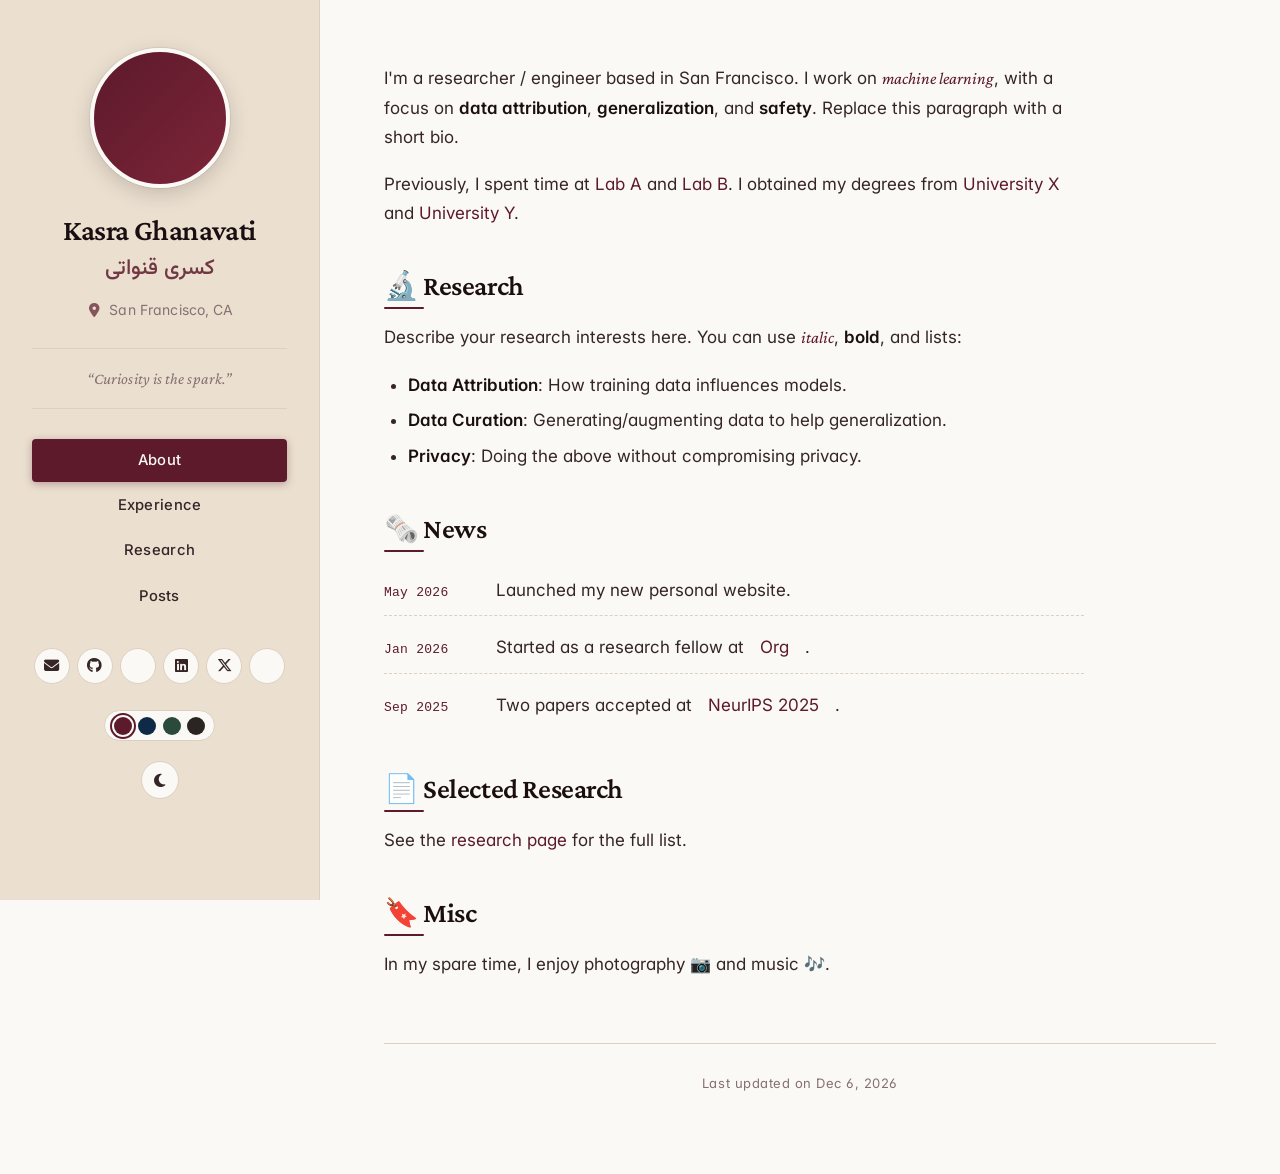
==== index.html @ c5b0aecb "Deepen burgundy, add Oxford/Forest/Charcoal palettes with live picker" ====
<!DOCTYPE html>
<html lang="en">
<head>
  <meta charset="utf-8" />
  <meta name="viewport" content="width=device-width, initial-scale=1" />
  <title>About | Kasra Ghanavati</title>
  <meta name="description" content="Personal academic website of Kasra Ghanavati." />
  <link rel="icon" type="image/png" href="assets/img/favicon.png" />

  <link rel="preconnect" href="https://fonts.googleapis.com" />
  <link rel="preconnect" href="https://fonts.gstatic.com" crossorigin />
  <link rel="stylesheet" href="https://fonts.googleapis.com/css2?family=Crimson+Pro:ital,wght@0,400;0,500;0,600;0,700;1,400;1,500;1,600&family=Inter:wght@300;400;500;600;700&family=Vazirmatn:wght@400;500;600&display=swap" />
  <link rel="stylesheet" href="https://cdnjs.cloudflare.com/ajax/libs/font-awesome/6.5.1/css/all.min.css" crossorigin="anonymous" referrerpolicy="no-referrer" />
  <link rel="stylesheet" href="https://cdnjs.cloudflare.com/ajax/libs/academicons/1.9.4/css/academicons.min.css" crossorigin="anonymous" referrerpolicy="no-referrer" />
  <link rel="stylesheet" href="assets/css/style.css" />
</head>
<body>
  <div class="layout-grid">
    <!-- SIDEBAR -->
    <aside class="sidebar">
      <div class="sidebar-inner">
        <div class="avatar">
          <img src="assets/img/avatar.png" alt="Kasra Ghanavati" onerror="this.style.display='none'" />
        </div>
        <h1 class="name">Kasra&nbsp;Ghanavati</h1>
        <p class="name-alt">کسری قنواتی</p>

        <p class="location">
          <i class="fas fa-map-marker-alt fa-fw"></i>
          San Francisco, CA
        </p>

        <p class="quote">&ldquo;Curiosity is the spark.&rdquo;</p>

        <nav class="nav">
          <a href="index.html" class="nav-link active">About</a>
          <a href="experience.html" class="nav-link">Experience</a>
          <a href="research.html" class="nav-link">Research</a>
          <a href="posts.html" class="nav-link">Posts</a>
        </nav>

        <div class="contact-block">
          <a class="contact-item" href="contact.html" title="Contact"><i class="fas fa-envelope"></i></a>
          <a class="contact-item" href="https://github.com/yourname" title="GitHub" target="_blank" rel="noopener"><i class="fab fa-github"></i></a>
          <a class="contact-item" href="https://scholar.google.com/" title="Google Scholar" target="_blank" rel="noopener"><i class="ai ai-google-scholar"></i></a>
          <a class="contact-item" href="https://www.linkedin.com/in/yourname" title="LinkedIn" target="_blank" rel="noopener"><i class="fab fa-linkedin"></i></a>
          <a class="contact-item" href="https://twitter.com/yourname" title="X / Twitter" target="_blank" rel="noopener"><i class="fab fa-x-twitter"></i></a>
          <a class="contact-item" href="assets/cv.pdf" title="CV" target="_blank" rel="noopener"><i class="ai ai-cv"></i></a>
        </div>

        <div class="palette-picker" role="group" aria-label="Color palette">
          <button class="palette-swatch" data-palette="burgundy" aria-label="Burgundy"></button>
          <button class="palette-swatch" data-palette="oxford" aria-label="Oxford blue"></button>
          <button class="palette-swatch" data-palette="forest" aria-label="Forest green"></button>
          <button class="palette-swatch" data-palette="charcoal" aria-label="Charcoal"></button>
        </div>

        <button id="theme-toggle" class="theme-toggle" aria-label="Toggle dark mode">
          <i class="fas fa-moon"></i>
        </button>
      </div>
    </aside>

    <!-- MAIN -->
    <main class="main">
      <section class="prose">
        <p>
          I'm a researcher / engineer based in San Francisco. I work on
          <em>machine learning</em>, with a focus on
          <strong>data attribution</strong>, <strong>generalization</strong>, and
          <strong>safety</strong>. Replace this paragraph with a short bio.
        </p>

        <p>
          Previously, I spent time at <a href="#">Lab A</a> and <a href="#">Lab B</a>.
          I obtained my degrees from <a href="#">University X</a> and
          <a href="#">University Y</a>.
        </p>

        <h2>🔬 Research</h2>
        <p>
          Describe your research interests here. You can use <em>italic</em>,
          <strong>bold</strong>, and lists:
        </p>
        <ul>
          <li><strong>Data Attribution</strong>: How training data influences models.</li>
          <li><strong>Data Curation</strong>: Generating/augmenting data to help generalization.</li>
          <li><strong>Privacy</strong>: Doing the above without compromising privacy.</li>
        </ul>

        <h2>🗞️ News</h2>
        <ul class="news-list">
          <li><span class="news-date">May 2026</span> Launched my new personal website.</li>
          <li><span class="news-date">Jan 2026</span> Started as a research fellow at <a href="#">Org</a>.</li>
          <li><span class="news-date">Sep 2025</span> Two papers accepted at <a href="#">NeurIPS 2025</a>.</li>
        </ul>

        <h2>📄 Selected Research</h2>
        <p>See the <a href="research.html">research page</a> for the full list.</p>

        <h2>🔖 Misc</h2>
        <p>In my spare time, I enjoy photography 📷 and music 🎶.</p>
      </section>

      <footer class="footer">Last updated on <span id="last-updated">May 2026</span></footer>
    </main>
  </div>

  <script src="assets/js/main.js"></script>
</body>
</html>
---- assets/css/style.css ----
/* ============================================================
   Theme tokens — four palettes × light/dark
   Default palette is "burgundy". Override with data-palette on <html>.
   ============================================================ */
:root,
:root[data-palette="burgundy"] {
  --font-sans: "Inter", -apple-system, BlinkMacSystemFont, "Segoe UI", Arial,
    Helvetica, "PingFang SC", "Hiragino Sans GB", "Microsoft YaHei", sans-serif;
  --font-serif: "Crimson Pro", "Source Serif Pro", "Georgia", "Times New Roman",
    serif;
  --font-mono: SFMono-Regular, Menlo, Monaco, Consolas, "Liberation Mono",
    "Courier New", monospace;
  --font-persian: "Vazirmatn", "Geeza Pro", "Iranian Sans", Tahoma,
    var(--font-sans);

  /* Burgundy — deeper, less pink */
  --color-primary: #5c1a2b;
  --color-primary-hover: #7d2438;
  --color-primary-soft: #efe4e6;
  --color-accent: #a88643;

  --color-text: #352528;
  --color-heading: #1a0e10;
  --color-muted: #857072;
  --color-link: var(--color-primary);

  --color-bg: #fbf9f5;
  --color-bg-soft: #f2ebe0;
  --color-sidebar-bg: #ebe0d0;
  --color-border: #ddd0c0;
  --color-border-soft: #e8ddcc;

  /* Tag palette (shared across color palettes — semantic) */
  --tag-magenta: #9b2f60;     --tag-magenta-bg: #fcf1f5;
  --tag-red: #b83232;         --tag-red-bg: #fcf3f1;
  --tag-volcano: #c5532a;     --tag-volcano-bg: #fdf2eb;
  --tag-orange: #c57438;      --tag-orange-bg: #fdf6ee;
  --tag-gold: #a88643;        --tag-gold-bg: #fcf6ec;
  --tag-lime: #7a8b3f;        --tag-lime-bg: #f7faec;
  --tag-green: #5e8b47;       --tag-green-bg: #f4f8ee;
  --tag-cyan: #4a8b8e;        --tag-cyan-bg: #eff6f6;
  --tag-blue: #4471a8;        --tag-blue-bg: #f0f4f8;
  --tag-geekblue: #5564a8;    --tag-geekblue-bg: #f1f2f8;
  --tag-purple: #6b4a8a;      --tag-purple-bg: #f4f0f8;

  --radius-base: 4px;
  --radius-card: 8px;
  --radius-pill: 999px;

  --shadow-card: 0 1px 2px color-mix(in srgb, var(--color-heading) 6%, transparent),
                 0 1px 1px color-mix(in srgb, var(--color-heading) 4%, transparent);
  --shadow-card-hover: 0 12px 32px color-mix(in srgb, var(--color-heading) 10%, transparent),
                       0 4px 8px color-mix(in srgb, var(--color-heading) 6%, transparent);

  --transition: 0.25s cubic-bezier(0.4, 0, 0.2, 1);
  --transition-slow: 0.4s cubic-bezier(0.4, 0, 0.2, 1);
}

/* Oxford Blue + warm cream */
:root[data-palette="oxford"] {
  --color-primary: #0f2a47;
  --color-primary-hover: #1e4470;
  --color-primary-soft: #e2e8f0;
  --color-accent: #b8895c;

  --color-text: #1f2937;
  --color-heading: #0f172a;
  --color-muted: #6b7588;
  --color-link: var(--color-primary);

  --color-bg: #fbf9f5;
  --color-bg-soft: #f0ebe0;
  --color-sidebar-bg: #e9e2d2;
  --color-border: #dcd3c2;
  --color-border-soft: #e8e0d0;
}

/* Forest Green + ivory */
:root[data-palette="forest"] {
  --color-primary: #2a4a3a;
  --color-primary-hover: #3d6655;
  --color-primary-soft: #e3eee8;
  --color-accent: #a88643;

  --color-text: #2d3a33;
  --color-heading: #13231b;
  --color-muted: #6f7c75;
  --color-link: var(--color-primary);

  --color-bg: #fafaf5;
  --color-bg-soft: #edece0;
  --color-sidebar-bg: #e5e5d5;
  --color-border: #d6d5c5;
  --color-border-soft: #e1e0d2;
}

/* Charcoal + amber (monochrome with single accent) */
:root[data-palette="charcoal"] {
  --color-primary: #2a2520;
  --color-primary-hover: #48402f;
  --color-primary-soft: #e8e5dd;
  --color-accent: #8b6f37;

  --color-text: #2a2520;
  --color-heading: #16110d;
  --color-muted: #7c7064;
  --color-link: var(--color-accent);

  --color-bg: #f8f6f1;
  --color-bg-soft: #edeae0;
  --color-sidebar-bg: #e5e1d5;
  --color-border: #d5d0c2;
  --color-border-soft: #ddd6c8;
}

/* ===== Dark mode ===== */
:root[data-theme="dark"],
:root[data-theme="dark"][data-palette="burgundy"] {
  --color-primary: #c56a85;
  --color-primary-hover: #d88aa0;
  --color-primary-soft: #3a1e2a;
  --color-accent: #d6b080;

  --color-text: #d6cdca;
  --color-heading: #f0e5e2;
  --color-muted: #968685;
  --color-link: var(--color-primary);

  --color-bg: #181410;
  --color-bg-soft: #221c18;
  --color-sidebar-bg: #1f1814;
  --color-border: #3a302a;
  --color-border-soft: #2d2622;
}

:root[data-theme="dark"][data-palette="oxford"] {
  --color-primary: #7aaedd;
  --color-primary-hover: #99c2e8;
  --color-primary-soft: #1e3349;
  --color-accent: #d6b080;
  --color-link: var(--color-primary);
}

:root[data-theme="dark"][data-palette="forest"] {
  --color-primary: #7dab94;
  --color-primary-hover: #9bc4af;
  --color-primary-soft: #1f3329;
  --color-accent: #d6b080;
  --color-link: var(--color-primary);
}

:root[data-theme="dark"][data-palette="charcoal"] {
  --color-primary: #d6cdc0;
  --color-primary-hover: #ebe2d5;
  --color-primary-soft: #2d2823;
  --color-accent: #e5c57e;
  --color-link: var(--color-accent);
}

/* ============================================================
   Reset + base
   ============================================================ */
*, *::before, *::after { box-sizing: border-box; margin: 0; padding: 0; }

html { scroll-behavior: smooth; }

html, body {
  font-family: var(--font-sans);
  font-size: 16px;
  line-height: 1.7;
  background: var(--color-bg);
  color: var(--color-text);
  font-feature-settings: "kern" 1, "liga" 1, "calt" 1, "ss01" 1, "cv11" 1;
  -webkit-font-smoothing: antialiased;
  -moz-osx-font-smoothing: grayscale;
  transition: background var(--transition), color var(--transition);
}

::selection { background: var(--color-primary); color: var(--color-bg); }

h1, h2, h3, h4, h5 {
  font-family: var(--font-serif);
  color: var(--color-heading);
  font-weight: 600;
  letter-spacing: -0.015em;
  line-height: 1.25;
}

p { margin: 0; }

a {
  color: var(--color-link);
  text-decoration: none;
  background-image: linear-gradient(currentColor, currentColor);
  background-size: 0% 1px;
  background-position: 0 100%;
  background-repeat: no-repeat;
  transition: background-size var(--transition), color var(--transition);
  padding-bottom: 1px;
}
a:hover { background-size: 100% 1px; color: var(--color-primary-hover); }

em {
  color: var(--color-primary);
  font-style: italic;
  font-family: var(--font-serif);
}
strong { color: var(--color-heading); font-weight: 600; }

hr {
  border: 0;
  border-top: 1px solid var(--color-border);
  margin: 2rem 0;
}

/* ============================================================
   Layout
   ============================================================ */
.layout-grid {
  display: grid;
  grid-template-columns: 320px 1fr;
  min-height: 100vh;
}

.sidebar {
  background: var(--color-sidebar-bg);
  border-right: 1px solid var(--color-border);
  position: sticky;
  top: 0;
  height: 100vh;
  overflow-y: auto;
}

.sidebar::-webkit-scrollbar { width: 6px; }
.sidebar::-webkit-scrollbar-thumb {
  background: var(--color-border);
  border-radius: 3px;
}
.sidebar::-webkit-scrollbar-track { background: transparent; }

.sidebar-inner {
  padding: 3rem 2rem;
  display: flex;
  flex-direction: column;
  align-items: center;
  text-align: center;
  gap: 0.65rem;
}

.main {
  padding: 4rem 4rem 5rem;
  max-width: 980px;
  width: 100%;
}

/* ============================================================
   Sidebar elements
   ============================================================ */
.avatar {
  width: 140px;
  height: 140px;
  border-radius: 50%;
  overflow: hidden;
  background: linear-gradient(135deg, var(--color-primary), var(--color-primary-hover));
  display: flex;
  align-items: center;
  justify-content: center;
  color: var(--color-bg);
  font-size: 2.5rem;
  margin-bottom: 0.75rem;
  border: 4px solid var(--color-bg);
  box-shadow: 0 6px 20px color-mix(in srgb, var(--color-heading) 18%, transparent),
              0 0 0 1px var(--color-border);
  transition: transform var(--transition-slow);
}
.avatar:hover { transform: scale(1.03); }
.avatar img { width: 100%; height: 100%; object-fit: cover; }

.name {
  font-family: var(--font-serif);
  font-size: 1.85rem;
  font-weight: 600;
  color: var(--color-heading);
  letter-spacing: -0.02em;
  line-height: 1.1;
  margin-top: 0.25rem;
}

.name-alt {
  font-family: var(--font-persian);
  font-size: 1.35rem;
  color: var(--color-primary);
  opacity: 0.85;
  font-weight: 500;
  line-height: 1.2;
  direction: rtl;
  unicode-bidi: isolate;
  margin-bottom: 0.25rem;
}

.location {
  font-size: 0.875rem;
  color: var(--color-muted);
  display: flex;
  align-items: center;
  gap: 0.4rem;
  letter-spacing: 0.01em;
}
.location i { color: var(--color-primary); opacity: 0.7; }

.quote {
  font-family: var(--font-serif);
  font-style: italic;
  color: var(--color-muted);
  font-size: 1rem;
  margin: 1rem 0 0.5rem;
  padding: 1rem 0;
  border-top: 1px solid var(--color-border);
  border-bottom: 1px solid var(--color-border);
  width: 100%;
  letter-spacing: 0.005em;
}

.nav {
  display: flex;
  flex-direction: column;
  width: 100%;
  margin-top: 0.75rem;
  gap: 0.15rem;
}
.nav-link {
  padding: 0.55rem 1rem;
  border-radius: var(--radius-base);
  color: var(--color-text);
  font-weight: 500;
  font-size: 0.925rem;
  letter-spacing: 0.02em;
  transition: background var(--transition), color var(--transition);
  background-image: none !important;
  padding-bottom: 0.55rem !important;
}
.nav-link:hover {
  background: var(--color-bg);
  color: var(--color-primary);
}
.nav-link.active,
.nav-link[aria-current="page"] {
  background: var(--color-primary);
  color: var(--color-bg);
  box-shadow: 0 2px 8px color-mix(in srgb, var(--color-primary) 35%, transparent);
}
.nav-link.active:hover,
.nav-link[aria-current="page"]:hover {
  color: var(--color-bg);
  background: var(--color-primary);
}

.contact-block {
  display: flex;
  flex-wrap: wrap;
  justify-content: center;
  gap: 0.45rem;
  margin-top: 1.25rem;
}
.contact-item {
  width: 36px;
  height: 36px;
  display: flex;
  align-items: center;
  justify-content: center;
  border-radius: 50%;
  background: var(--color-bg);
  color: var(--color-text);
  border: 1px solid var(--color-border);
  font-size: 0.95rem;
  transition: all var(--transition);
  background-image: none !important;
  padding: 0 !important;
}
.contact-item:hover {
  color: var(--color-bg);
  background: var(--color-primary);
  border-color: var(--color-primary);
  transform: translateY(-2px);
  box-shadow: 0 4px 12px color-mix(in srgb, var(--color-primary) 30%, transparent);
}

/* ===== Palette picker ===== */
.palette-picker {
  display: inline-flex;
  gap: 0.4rem;
  margin-top: 1rem;
  padding: 0.35rem 0.55rem;
  background: var(--color-bg);
  border: 1px solid var(--color-border);
  border-radius: var(--radius-pill);
}
.palette-swatch {
  width: 18px;
  height: 18px;
  border-radius: 50%;
  border: 0;
  cursor: pointer;
  padding: 0;
  position: relative;
  transition: transform var(--transition);
  outline: 2px solid transparent;
  outline-offset: 2px;
}
.palette-swatch:hover { transform: scale(1.15); }
.palette-swatch:focus-visible { outline-color: var(--color-primary); }
.palette-swatch.is-active {
  outline-color: var(--color-primary);
}
.palette-swatch[data-palette="burgundy"] { background: #5c1a2b; }
.palette-swatch[data-palette="oxford"]   { background: #0f2a47; }
.palette-swatch[data-palette="forest"]   { background: #2a4a3a; }
.palette-swatch[data-palette="charcoal"] { background: #2a2520; }

.theme-toggle {
  margin-top: 0.6rem;
  width: 38px;
  height: 38px;
  border-radius: 50%;
  border: 1px solid var(--color-border);
  background: var(--color-bg);
  color: var(--color-text);
  cursor: pointer;
  display: inline-flex;
  align-items: center;
  justify-content: center;
  font-size: 0.95rem;
  transition: all var(--transition);
}
.theme-toggle:hover {
  color: var(--color-primary);
  border-color: var(--color-primary);
  transform: rotate(15deg);
}

/* ============================================================
   Prose
   ============================================================ */
.prose {
  max-width: 700px;
  font-size: 1.0625rem;
}
.prose h2 {
  font-size: 1.75rem;
  margin: 2.5rem 0 1rem;
  padding-bottom: 0.25rem;
  position: relative;
}
.prose h2::after {
  content: "";
  position: absolute;
  left: 0;
  bottom: -2px;
  width: 2.5rem;
  height: 2px;
  background: var(--color-primary);
  border-radius: 1px;
}
.prose h3 {
  font-size: 1.35rem;
  margin: 1.75rem 0 0.5rem;
}
.prose > p, .prose > ul, .prose > ol { margin-bottom: 1.15rem; }
.prose ul, .prose ol { margin-left: 1.5rem; }
.prose ul li, .prose ol li { margin-bottom: 0.4rem; }

.news-list { list-style: none; margin-left: 0 !important; }
.news-list li {
  padding: 0.65rem 0;
  border-bottom: 1px dashed var(--color-border);
  display: flex;
  gap: 1rem;
  align-items: baseline;
}
.news-list li:last-child { border-bottom: none; }
.news-date {
  font-family: var(--font-mono);
  font-size: 0.8125rem;
  color: var(--color-primary);
  min-width: 6rem;
  flex-shrink: 0;
  font-weight: 500;
  letter-spacing: 0.02em;
}

/* ============================================================
   Filter panel
   ============================================================ */
.filter-panel {
  display: flex;
  align-items: flex-start;
  gap: 1.5rem;
  padding: 1.1rem 1.4rem;
  margin-bottom: 1.75rem;
  background: var(--color-bg-soft);
  border: 1px solid var(--color-border);
  border-radius: var(--radius-card);
}
.filter-label {
  font-weight: 600;
  color: var(--color-heading);
  font-size: 0.95rem;
  flex-shrink: 0;
  font-family: var(--font-serif);
  letter-spacing: -0.01em;
}
.filter-content {
  display: flex;
  flex-wrap: wrap;
  align-items: center;
  gap: 0.5rem;
}
.filter-row-label {
  font-size: 0.825rem;
  color: var(--color-muted);
  margin-right: 0.25rem;
  letter-spacing: 0.02em;
}

/* ============================================================
   Tags
   ============================================================ */
.filter-tag {
  display: inline-flex;
  align-items: center;
  padding: 0.18rem 0.65rem;
  font-size: 0.75rem;
  font-weight: 500;
  border-radius: var(--radius-base);
  border: 1px solid transparent;
  background: var(--color-bg);
  color: var(--color-text);
  cursor: pointer;
  font-family: inherit;
  transition: all var(--transition);
  line-height: 1.6;
  letter-spacing: 0.02em;
  background-image: none !important;
  padding-bottom: 0.18rem !important;
}
button.filter-tag:hover { transform: translateY(-1px); }
.filter-tag.is-active {
  box-shadow: 0 0 0 2px var(--color-primary-soft);
  transform: translateY(-1px);
}

.tag-magenta  { color: var(--tag-magenta);  background: var(--tag-magenta-bg);  border-color: var(--tag-magenta); }
.tag-red      { color: var(--tag-red);      background: var(--tag-red-bg);      border-color: var(--tag-red); }
.tag-volcano  { color: var(--tag-volcano);  background: var(--tag-volcano-bg);  border-color: var(--tag-volcano); }
.tag-orange   { color: var(--tag-orange);   background: var(--tag-orange-bg);   border-color: var(--tag-orange); }
.tag-gold     { color: var(--tag-gold);     background: var(--tag-gold-bg);     border-color: var(--tag-gold); }
.tag-lime     { color: var(--tag-lime);     background: var(--tag-lime-bg);     border-color: var(--tag-lime); }
.tag-green    { color: var(--tag-green);    background: var(--tag-green-bg);    border-color: var(--tag-green); }
.tag-cyan     { color: var(--tag-cyan);     background: var(--tag-cyan-bg);     border-color: var(--tag-cyan); }
.tag-blue     { color: var(--tag-blue);     background: var(--tag-blue-bg);     border-color: var(--tag-blue); }
.tag-geekblue { color: var(--tag-geekblue); background: var(--tag-geekblue-bg); border-color: var(--tag-geekblue); }
.tag-purple   { color: var(--tag-purple);   background: var(--tag-purple-bg);   border-color: var(--tag-purple); }

[data-theme="dark"] .filter-tag {
  background: transparent;
  filter: brightness(1.1) saturate(1.1);
}

/* ============================================================
   Publication cards
   ============================================================ */
.card-grid {
  display: flex;
  flex-direction: column;
  gap: 1.25rem;
}

.pub-card {
  display: grid;
  grid-template-columns: 170px 1fr;
  gap: 1.5rem;
  padding: 1.5rem;
  background: var(--color-bg);
  border: 1px solid var(--color-border);
  border-radius: var(--radius-card);
  box-shadow: var(--shadow-card);
  transition: box-shadow var(--transition), transform var(--transition),
              border-color var(--transition);
  position: relative;
  overflow: hidden;
}
.pub-card::before {
  content: "";
  position: absolute;
  left: 0;
  top: 0;
  bottom: 0;
  width: 3px;
  background: transparent;
  transition: background var(--transition);
}
.pub-card:hover {
  box-shadow: var(--shadow-card-hover);
  border-color: var(--color-primary);
  transform: translateY(-2px);
}
.pub-card:hover::before { background: var(--color-primary); }
.pub-card.is-hidden { display: none; }

.card-image-col { display: flex; align-items: flex-start; }
.card-image {
  width: 100%;
  aspect-ratio: 4 / 3;
  border-radius: var(--radius-base);
  overflow: hidden;
  background: var(--color-bg-soft);
  display: flex;
  align-items: center;
  justify-content: center;
}
.card-image img { width: 100%; height: 100%; object-fit: cover; }
.placeholder-img {
  color: var(--color-muted);
  font-size: 1.75rem;
  background: linear-gradient(135deg, var(--color-bg-soft), var(--color-border-soft));
}

.content-col { display: flex; flex-direction: column; gap: 0.45rem; }

.card-title {
  font-family: var(--font-serif);
  font-size: 1.25rem;
  font-weight: 600;
  color: var(--color-heading);
  line-height: 1.3;
  letter-spacing: -0.015em;
}
.card-title a {
  color: inherit;
  background: none;
  padding: 0;
}
.card-title a:hover { color: var(--color-primary); }

.authors-row {
  font-size: 0.875rem;
  color: var(--color-text);
  line-height: 1.6;
  letter-spacing: 0.005em;
}
.author-me { font-weight: 600; color: var(--color-heading); }
.author-hidden { display: none; }
.authors-ellipsis { color: var(--color-muted); }

.info-line {
  font-size: 0.85rem;
  color: var(--color-muted);
  display: flex;
  align-items: center;
  gap: 0.55rem;
  flex-wrap: wrap;
  letter-spacing: 0.015em;
}
.pub-venue {
  font-weight: 600;
  color: var(--color-primary);
  font-family: var(--font-serif);
  font-style: italic;
  font-size: 0.925rem;
}
.divider { color: var(--color-border); }
.pub-date {
  font-family: var(--font-mono);
  font-size: 0.8rem;
}

.card-tags {
  display: flex;
  flex-wrap: wrap;
  gap: 0.35rem;
  margin: 0.2rem 0;
}
.card-tags .filter-tag { cursor: default; }

.excerpt {
  font-size: 0.9375rem;
  color: var(--color-text);
  margin-top: 0.25rem;
  line-height: 1.65;
}

.card-links {
  display: flex;
  flex-wrap: wrap;
  gap: 0.4rem;
  margin-top: 0.65rem;
}
.btn-ghost {
  display: inline-flex;
  align-items: center;
  gap: 0.4rem;
  padding: 0.32rem 0.85rem;
  border-radius: var(--radius-pill);
  font-size: 0.8125rem;
  color: var(--color-text);
  background: var(--color-bg-soft);
  border: 1px solid var(--color-border);
  transition: all var(--transition);
  background-image: none !important;
  padding-bottom: 0.32rem !important;
  letter-spacing: 0.01em;
}
.btn-ghost:hover {
  color: var(--color-bg);
  background: var(--color-primary);
  border-color: var(--color-primary);
  transform: translateY(-1px);
  box-shadow: 0 4px 10px color-mix(in srgb, var(--color-primary) 25%, transparent);
}
.btn-ghost i { font-size: 0.95rem; }

/* ============================================================
   Contact form
   ============================================================ */
.contact-page { max-width: 640px; }

.contact-form {
  display: flex;
  flex-direction: column;
  gap: 1.1rem;
  margin-top: 1.25rem;
  padding: 2rem;
  background: var(--color-bg-soft);
  border: 1px solid var(--color-border);
  border-radius: var(--radius-card);
  box-shadow: var(--shadow-card);
}
.form-row { display: flex; flex-direction: column; gap: 0.4rem; }
.form-row label {
  font-size: 0.8125rem;
  font-weight: 600;
  color: var(--color-heading);
  letter-spacing: 0.04em;
  text-transform: uppercase;
}
.form-row input,
.form-row textarea {
  font: inherit;
  font-size: 0.9375rem;
  padding: 0.7rem 0.85rem;
  border: 1px solid var(--color-border);
  border-radius: var(--radius-base);
  background: var(--color-bg);
  color: var(--color-text);
  transition: border-color var(--transition), box-shadow var(--transition);
}
.form-row input:focus,
.form-row textarea:focus {
  outline: none;
  border-color: var(--color-primary);
  box-shadow: 0 0 0 3px var(--color-primary-soft);
}
.form-row textarea {
  resize: vertical;
  min-height: 8rem;
  font-family: inherit;
  line-height: 1.6;
}

.form-actions {
  display: flex;
  align-items: center;
  gap: 0.85rem;
  margin-top: 0.25rem;
}

.btn-primary {
  display: inline-flex;
  align-items: center;
  gap: 0.45rem;
  padding: 0.65rem 1.4rem;
  border-radius: var(--radius-base);
  border: 1px solid var(--color-primary);
  background: var(--color-primary);
  color: var(--color-bg);
  font-family: inherit;
  font-size: 0.9375rem;
  font-weight: 500;
  letter-spacing: 0.02em;
  cursor: pointer;
  transition: all var(--transition);
  box-shadow: 0 2px 8px color-mix(in srgb, var(--color-primary) 25%, transparent);
}
.btn-primary:hover {
  background: var(--color-primary-hover);
  border-color: var(--color-primary-hover);
  transform: translateY(-1px);
  box-shadow: 0 6px 16px color-mix(in srgb, var(--color-primary) 35%, transparent);
}
.btn-primary:disabled {
  opacity: 0.6;
  cursor: not-allowed;
  transform: none;
}

.form-status {
  font-size: 0.875rem;
  color: var(--color-muted);
}
.form-status.is-success { color: var(--tag-green); }
.form-status.is-error { color: var(--tag-red); }

.form-help {
  margin-top: 1.25rem;
  font-size: 0.825rem;
  color: var(--color-muted);
  display: flex;
  align-items: center;
  gap: 0.4rem;
}
.form-help i { color: var(--color-primary); opacity: 0.7; }

/* ============================================================
   Footer
   ============================================================ */
.footer {
  margin-top: 4rem;
  padding-top: 1.75rem;
  border-top: 1px solid var(--color-border);
  font-size: 0.8125rem;
  color: var(--color-muted);
  text-align: center;
  letter-spacing: 0.04em;
}

/* ============================================================
   Responsive
   ============================================================ */
@media (max-width: 900px) {
  .layout-grid { grid-template-columns: 1fr; }
  .sidebar {
    position: relative;
    height: auto;
    border-right: none;
    border-bottom: 1px solid var(--color-border);
  }
  .sidebar-inner { padding: 2.5rem 1.5rem; }
  .main { padding: 2.5rem 1.5rem 3rem; }
  .pub-card { grid-template-columns: 1fr; }
  .card-image { aspect-ratio: 16 / 9; max-width: 100%; }
  .filter-panel { flex-direction: column; gap: 0.65rem; }
  .contact-form { padding: 1.25rem; }
  .news-list li { flex-direction: column; gap: 0.15rem; }
  .news-date { min-width: 0; }
}
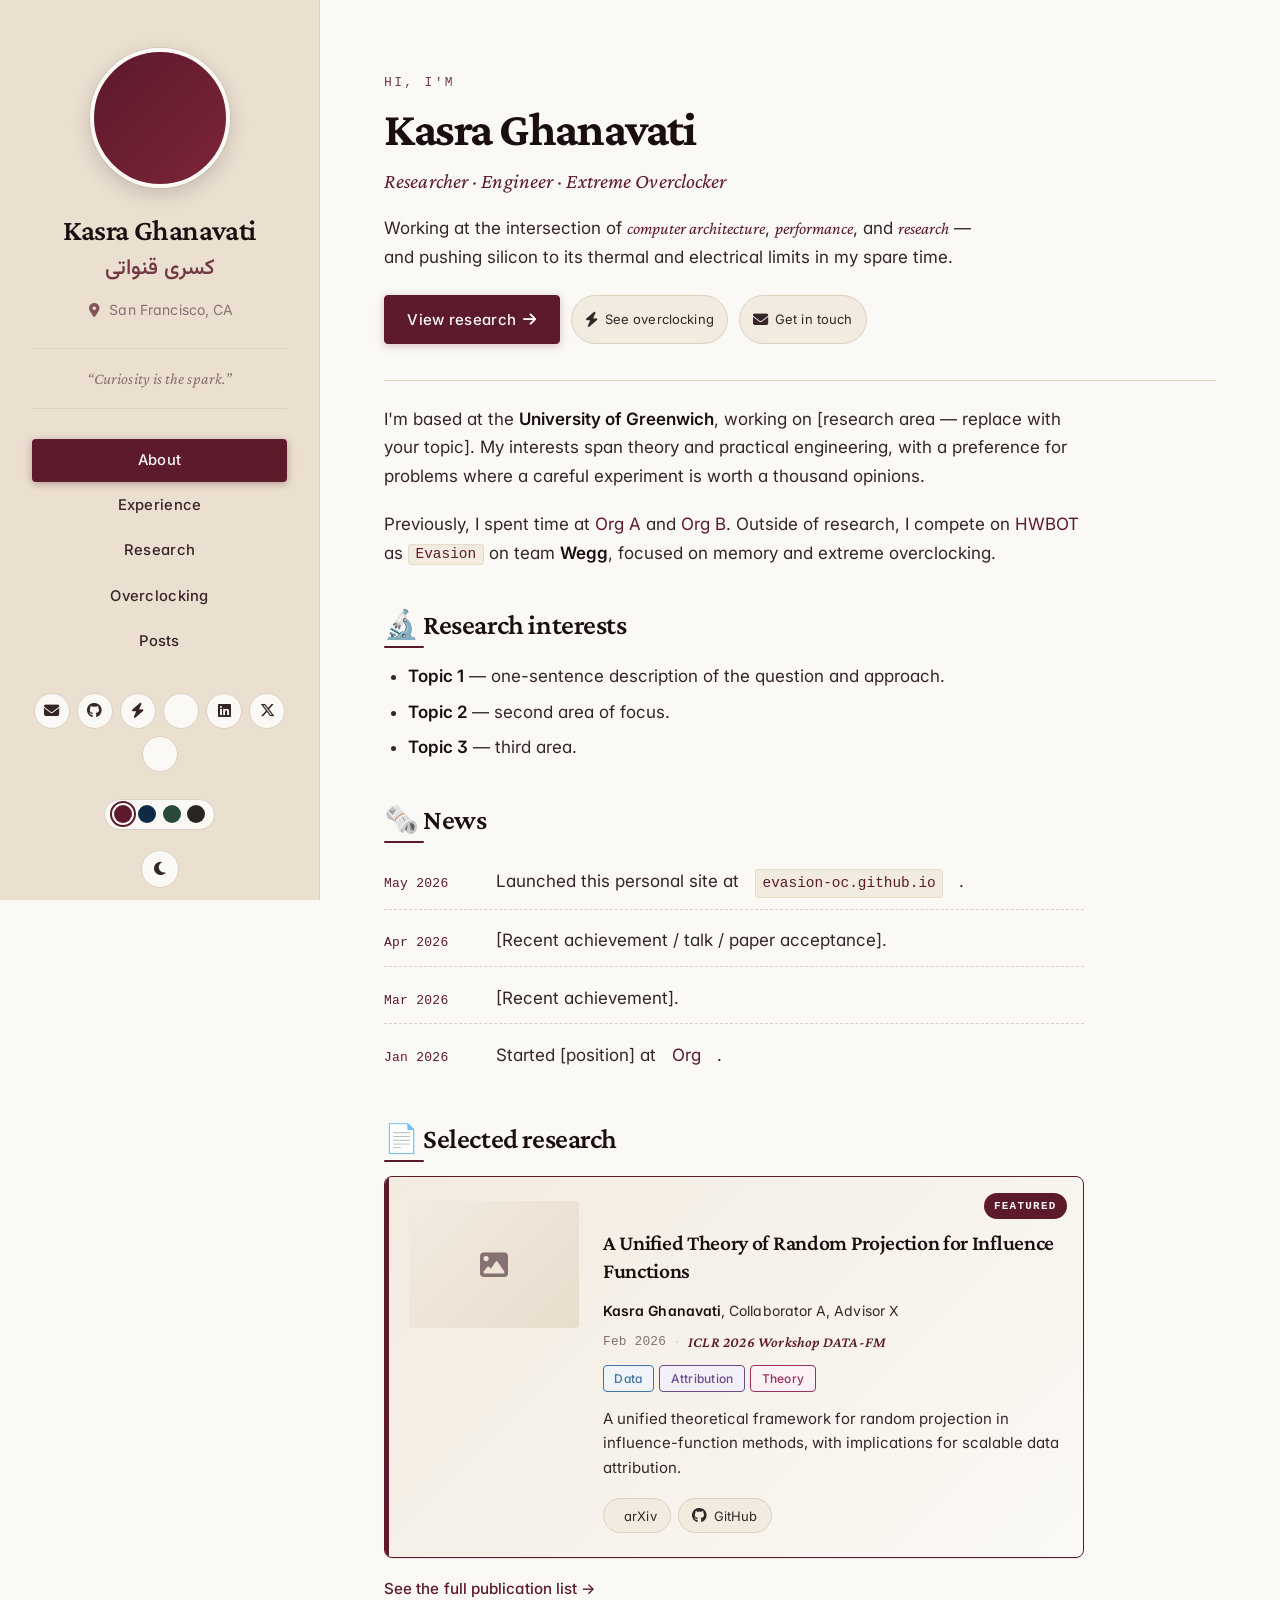
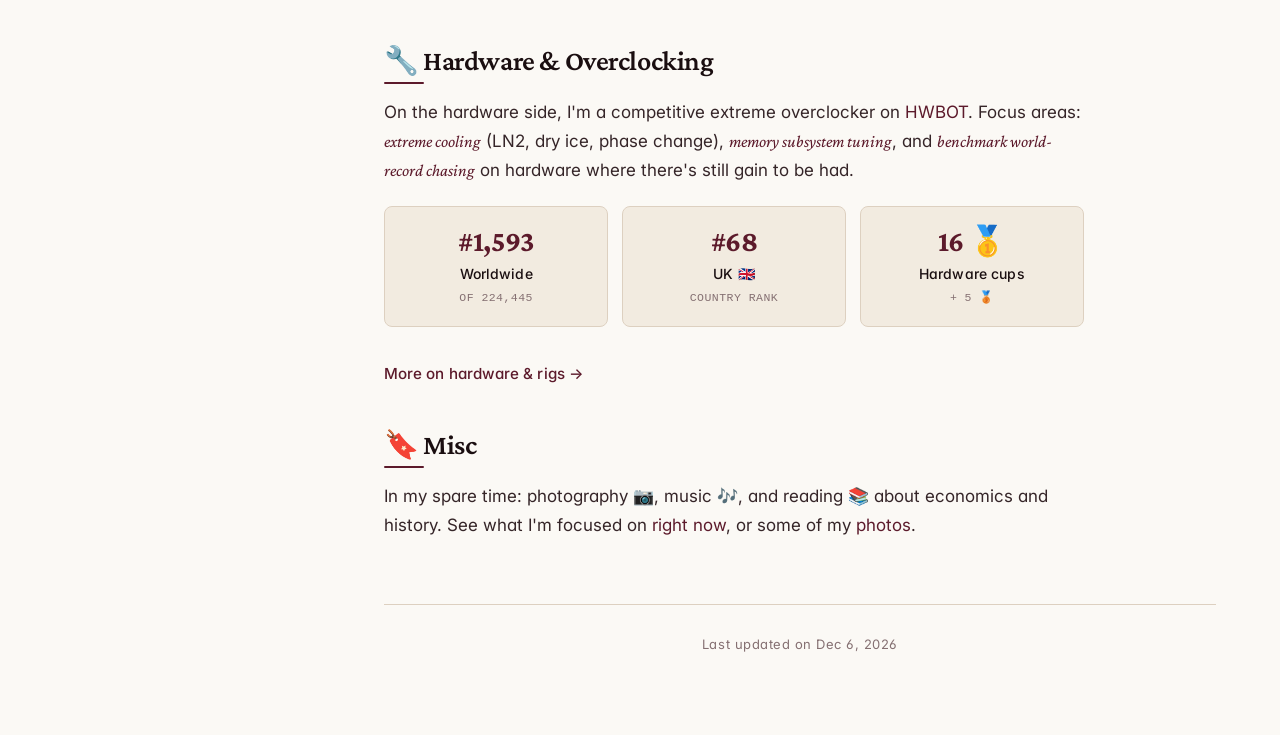
==== commit 95dafa99: "Add overclocking, CV, now, photos, 404 pages; hero blocks, year headers, BibTeX, OG meta, sitemap, f" ====
--- a/index.html
+++ b/index.html
@@ -3,9 +3,21 @@
 <head>
   <meta charset="utf-8" />
   <meta name="viewport" content="width=device-width, initial-scale=1" />
-  <title>About | Kasra Ghanavati</title>
-  <meta name="description" content="Personal academic website of Kasra Ghanavati." />
-  <link rel="icon" type="image/png" href="assets/img/favicon.png" />
+  <title>Kasra Ghanavati — Research, Engineering, Overclocking</title>
+  <meta name="description" content="Personal site of Kasra Ghanavati: research, engineering, and competitive extreme overclocking on HWBOT." />
+  <meta name="author" content="Kasra Ghanavati" />
+
+  <meta property="og:type" content="website" />
+  <meta property="og:title" content="Kasra Ghanavati — Research, Engineering, Overclocking" />
+  <meta property="og:description" content="Researcher, engineer, and competitive extreme overclocker (HWBOT: Evasion, team Wegg)." />
+  <meta property="og:url" content="https://evasion-oc.github.io/" />
+  <meta property="og:image" content="https://evasion-oc.github.io/assets/img/og-image.svg" />
+  <meta name="twitter:card" content="summary_large_image" />
+  <meta name="twitter:title" content="Kasra Ghanavati — Research, Engineering, Overclocking" />
+  <meta name="twitter:description" content="Researcher, engineer, and competitive extreme overclocker." />
+  <meta name="twitter:image" content="https://evasion-oc.github.io/assets/img/og-image.svg" />
+
+  <link rel="icon" type="image/svg+xml" href="assets/img/favicon.svg" />
 
   <link rel="preconnect" href="https://fonts.googleapis.com" />
   <link rel="preconnect" href="https://fonts.gstatic.com" crossorigin />
@@ -15,97 +27,171 @@
   <link rel="stylesheet" href="assets/css/style.css" />
 </head>
 <body>
+  <a href="#main-content" class="skip-link">Skip to content</a>
   <div class="layout-grid">
-    <!-- SIDEBAR -->
     <aside class="sidebar">
       <div class="sidebar-inner">
-        <div class="avatar">
-          <img src="assets/img/avatar.png" alt="Kasra Ghanavati" onerror="this.style.display='none'" />
-        </div>
+        <div class="avatar"><img src="assets/img/avatar.png" alt="Kasra Ghanavati" onerror="this.style.display='none'" /></div>
         <h1 class="name">Kasra&nbsp;Ghanavati</h1>
         <p class="name-alt">کسری قنواتی</p>
-
-        <p class="location">
-          <i class="fas fa-map-marker-alt fa-fw"></i>
-          San Francisco, CA
-        </p>
-
+        <p class="location"><i class="fas fa-map-marker-alt fa-fw"></i> San Francisco, CA</p>
         <p class="quote">&ldquo;Curiosity is the spark.&rdquo;</p>
-
         <nav class="nav">
-          <a href="index.html" class="nav-link active">About</a>
+          <a href="index.html" class="nav-link" aria-current="page">About</a>
           <a href="experience.html" class="nav-link">Experience</a>
           <a href="research.html" class="nav-link">Research</a>
+          <a href="overclocking.html" class="nav-link">Overclocking</a>
           <a href="posts.html" class="nav-link">Posts</a>
         </nav>
-
         <div class="contact-block">
           <a class="contact-item" href="contact.html" title="Contact"><i class="fas fa-envelope"></i></a>
-          <a class="contact-item" href="https://github.com/yourname" title="GitHub" target="_blank" rel="noopener"><i class="fab fa-github"></i></a>
+          <a class="contact-item" href="https://github.com/Evasion-OC" title="GitHub" target="_blank" rel="noopener"><i class="fab fa-github"></i></a>
+          <a class="contact-item" href="https://hwbot.org/users/evasion/" title="HWBOT" target="_blank" rel="noopener"><i class="fas fa-bolt"></i></a>
           <a class="contact-item" href="https://scholar.google.com/" title="Google Scholar" target="_blank" rel="noopener"><i class="ai ai-google-scholar"></i></a>
           <a class="contact-item" href="https://www.linkedin.com/in/yourname" title="LinkedIn" target="_blank" rel="noopener"><i class="fab fa-linkedin"></i></a>
           <a class="contact-item" href="https://twitter.com/yourname" title="X / Twitter" target="_blank" rel="noopener"><i class="fab fa-x-twitter"></i></a>
-          <a class="contact-item" href="assets/cv.pdf" title="CV" target="_blank" rel="noopener"><i class="ai ai-cv"></i></a>
+          <a class="contact-item" href="cv.html" title="CV"><i class="ai ai-cv"></i></a>
         </div>
-
         <div class="palette-picker" role="group" aria-label="Color palette">
           <button class="palette-swatch" data-palette="burgundy" aria-label="Burgundy"></button>
           <button class="palette-swatch" data-palette="oxford" aria-label="Oxford blue"></button>
           <button class="palette-swatch" data-palette="forest" aria-label="Forest green"></button>
           <button class="palette-swatch" data-palette="charcoal" aria-label="Charcoal"></button>
         </div>
-
-        <button id="theme-toggle" class="theme-toggle" aria-label="Toggle dark mode">
-          <i class="fas fa-moon"></i>
-        </button>
+        <button id="theme-toggle" class="theme-toggle" aria-label="Toggle dark mode"><i class="fas fa-moon"></i></button>
       </div>
     </aside>
 
-    <!-- MAIN -->
-    <main class="main">
+    <main class="main" id="main-content">
+      <section class="hero">
+        <p class="eyebrow">Hi, I'm</p>
+        <h1 class="hero-name">Kasra Ghanavati</h1>
+        <p class="hero-role">Researcher · Engineer · Extreme Overclocker</p>
+        <p class="hero-tagline">
+          Working at the intersection of <em>computer architecture</em>,
+          <em>performance</em>, and <em>research</em> &mdash; and pushing silicon
+          to its thermal and electrical limits in my spare time.
+        </p>
+        <div class="hero-cta">
+          <a href="research.html" class="btn-primary">View research <i class="fas fa-arrow-right"></i></a>
+          <a href="overclocking.html" class="btn-ghost"><i class="fas fa-bolt"></i> See overclocking</a>
+          <a href="contact.html" class="btn-ghost"><i class="fas fa-envelope"></i> Get in touch</a>
+        </div>
+      </section>
+
       <section class="prose">
         <p>
-          I'm a researcher / engineer based in San Francisco. I work on
-          <em>machine learning</em>, with a focus on
-          <strong>data attribution</strong>, <strong>generalization</strong>, and
-          <strong>safety</strong>. Replace this paragraph with a short bio.
+          I'm based at the <strong>University of Greenwich</strong>, working on
+          [research area &mdash; replace with your topic]. My interests span
+          theory and practical engineering, with a preference for problems where
+          a careful experiment is worth a thousand opinions.
+        </p>
+        <p>
+          Previously, I spent time at <a href="#">Org A</a> and <a href="#">Org B</a>.
+          Outside of research, I compete on
+          <a href="https://hwbot.org/users/evasion/" target="_blank" rel="noopener">HWBOT</a>
+          as <code>Evasion</code> on team <strong>Wegg</strong>, focused on
+          memory and extreme overclocking.
         </p>
 
-        <p>
-          Previously, I spent time at <a href="#">Lab A</a> and <a href="#">Lab B</a>.
-          I obtained my degrees from <a href="#">University X</a> and
-          <a href="#">University Y</a>.
-        </p>
-
-        <h2>🔬 Research</h2>
-        <p>
-          Describe your research interests here. You can use <em>italic</em>,
-          <strong>bold</strong>, and lists:
-        </p>
+        <h2>🔬 Research interests</h2>
         <ul>
-          <li><strong>Data Attribution</strong>: How training data influences models.</li>
-          <li><strong>Data Curation</strong>: Generating/augmenting data to help generalization.</li>
-          <li><strong>Privacy</strong>: Doing the above without compromising privacy.</li>
+          <li><strong>Topic 1</strong> &mdash; one-sentence description of the question and approach.</li>
+          <li><strong>Topic 2</strong> &mdash; second area of focus.</li>
+          <li><strong>Topic 3</strong> &mdash; third area.</li>
         </ul>
 
         <h2>🗞️ News</h2>
         <ul class="news-list">
-          <li><span class="news-date">May 2026</span> Launched my new personal website.</li>
-          <li><span class="news-date">Jan 2026</span> Started as a research fellow at <a href="#">Org</a>.</li>
-          <li><span class="news-date">Sep 2025</span> Two papers accepted at <a href="#">NeurIPS 2025</a>.</li>
+          <li><span class="news-date">May 2026</span>Launched this personal site at <code>evasion-oc.github.io</code>.</li>
+          <li><span class="news-date">Apr 2026</span>[Recent achievement / talk / paper acceptance].</li>
+          <li><span class="news-date">Mar 2026</span>[Recent achievement].</li>
+          <li><span class="news-date">Jan 2026</span>Started [position] at <a href="#">Org</a>.</li>
         </ul>
 
-        <h2>📄 Selected Research</h2>
-        <p>See the <a href="research.html">research page</a> for the full list.</p>
+        <h2>📄 Selected research</h2>
+        <section class="card-grid">
+          <article class="pub-card pub-card-featured fade-in">
+            <span class="featured-badge">Featured</span>
+            <div class="card-image-col">
+              <div class="card-image placeholder-img" aria-hidden="true">
+                <i class="fas fa-image"></i>
+              </div>
+            </div>
+            <div class="content-col">
+              <h3 class="card-title">A Unified Theory of Random Projection for Influence Functions</h3>
+              <p class="authors-row">
+                <span class="author author-me">Kasra Ghanavati</span>,
+                <span class="author">Collaborator A</span>,
+                <span class="author">Advisor X</span>
+              </p>
+              <p class="info-line">
+                <span class="pub-date">Feb 2026</span>
+                <span class="divider">&middot;</span>
+                <span class="pub-venue">ICLR 2026 Workshop DATA-FM</span>
+              </p>
+              <div class="card-tags">
+                <span class="filter-tag tag-blue">Data</span>
+                <span class="filter-tag tag-purple">Attribution</span>
+                <span class="filter-tag tag-magenta">Theory</span>
+              </div>
+              <p class="excerpt">
+                A unified theoretical framework for random projection in influence-function
+                methods, with implications for scalable data attribution.
+              </p>
+              <div class="card-links">
+                <a class="btn-ghost" href="#"><i class="ai ai-arxiv"></i> arXiv</a>
+                <a class="btn-ghost" href="#"><i class="fab fa-github"></i> GitHub</a>
+              </div>
+            </div>
+          </article>
+        </section>
+
+        <p style="margin-top: 1rem;">
+          <a href="research.html" class="more-link">See the full publication list →</a>
+        </p>
+
+        <h2>🔧 Hardware &amp; Overclocking</h2>
+        <p>
+          On the hardware side, I'm a competitive extreme overclocker on
+          <a href="https://hwbot.org/users/evasion/" target="_blank" rel="noopener">HWBOT</a>.
+          Focus areas: <em>extreme cooling</em> (LN2, dry ice, phase change),
+          <em>memory subsystem tuning</em>, and <em>benchmark world-record chasing</em>
+          on hardware where there's still gain to be had.
+        </p>
+        <div class="stats-grid fade-in">
+          <div class="stat-card">
+            <div class="stat-value">#1,593</div>
+            <div class="stat-label">Worldwide</div>
+            <div class="stat-context">of 224,445</div>
+          </div>
+          <div class="stat-card">
+            <div class="stat-value">#68</div>
+            <div class="stat-label">UK 🇬🇧</div>
+            <div class="stat-context">country rank</div>
+          </div>
+          <div class="stat-card">
+            <div class="stat-value">16 🥇</div>
+            <div class="stat-label">Hardware cups</div>
+            <div class="stat-context">+ 5 🥉</div>
+          </div>
+        </div>
+        <p>
+          <a href="overclocking.html" class="more-link">More on hardware &amp; rigs →</a>
+        </p>
 
         <h2>🔖 Misc</h2>
-        <p>In my spare time, I enjoy photography 📷 and music 🎶.</p>
+        <p>
+          In my spare time: photography 📷, music 🎶, and reading 📚 about
+          economics and history. See what I'm focused on
+          <a href="now.html">right now</a>, or some of my
+          <a href="photos.html">photos</a>.
+        </p>
       </section>
 
       <footer class="footer">Last updated on <span id="last-updated">May 2026</span></footer>
     </main>
   </div>
-
   <script src="assets/js/main.js"></script>
 </body>
 </html>
--- a/assets/css/style.css
+++ b/assets/css/style.css
@@ -819,6 +819,377 @@
   gap: 0.4rem;
 }
 .form-help i { color: var(--color-primary); opacity: 0.7; }
+
+/* ============================================================
+   Skip-to-content (accessibility)
+   ============================================================ */
+.skip-link {
+  position: absolute;
+  top: -100px;
+  left: 0;
+  padding: 0.8rem 1.25rem;
+  background: var(--color-primary);
+  color: var(--color-bg) !important;
+  text-decoration: none;
+  font-weight: 600;
+  font-size: 0.875rem;
+  letter-spacing: 0.02em;
+  border-radius: 0 0 var(--radius-base) 0;
+  z-index: 9999;
+  transition: top 0.2s ease;
+  background-image: none !important;
+  padding-bottom: 0.8rem !important;
+}
+.skip-link:focus { top: 0; }
+
+/* ============================================================
+   Inline code
+   ============================================================ */
+code {
+  font-family: var(--font-mono);
+  font-size: 0.85em;
+  padding: 0.1em 0.45em;
+  background: var(--color-bg-soft);
+  border-radius: 3px;
+  color: var(--color-primary);
+  border: 1px solid var(--color-border-soft);
+}
+
+/* ============================================================
+   Hero block (top of about / overclocking / 404 / cv)
+   ============================================================ */
+.hero {
+  padding: 0.5rem 0 2.25rem;
+  margin-bottom: 1.5rem;
+  border-bottom: 1px solid var(--color-border);
+}
+.eyebrow {
+  font-family: var(--font-mono);
+  font-size: 0.8125rem;
+  text-transform: uppercase;
+  letter-spacing: 0.18em;
+  color: var(--color-primary);
+  margin-bottom: 0.65rem;
+  opacity: 0.85;
+}
+.hero-name {
+  font-family: var(--font-serif);
+  font-size: 3rem;
+  font-weight: 700;
+  letter-spacing: -0.03em;
+  line-height: 1.05;
+  color: var(--color-heading);
+  margin-bottom: 0.5rem;
+}
+.hero-role {
+  font-family: var(--font-serif);
+  font-size: 1.3rem;
+  font-style: italic;
+  color: var(--color-primary);
+  margin-bottom: 1rem;
+  letter-spacing: 0.005em;
+}
+.hero-tagline {
+  font-size: 1.0625rem;
+  color: var(--color-text);
+  max-width: 620px;
+  margin-bottom: 1.5rem;
+  line-height: 1.65;
+}
+.hero-cta {
+  display: flex;
+  flex-wrap: wrap;
+  gap: 0.65rem;
+  margin-top: 0.25rem;
+}
+.error-code {
+  font-family: var(--font-serif) !important;
+  font-size: 5.5rem !important;
+  text-transform: none !important;
+  letter-spacing: -0.05em !important;
+  color: var(--color-primary);
+  opacity: 0.25 !important;
+  line-height: 0.9 !important;
+  margin-bottom: 0.25rem !important;
+  font-weight: 700;
+}
+
+/* ============================================================
+   Featured publication card
+   ============================================================ */
+.pub-card-featured {
+  background: linear-gradient(135deg, var(--color-bg-soft), var(--color-bg));
+  border: 1px solid var(--color-primary);
+  position: relative;
+}
+.pub-card-featured::before {
+  background: var(--color-primary) !important;
+  width: 4px !important;
+}
+.featured-badge {
+  position: absolute;
+  top: 1rem;
+  right: 1rem;
+  font-size: 0.68rem;
+  font-weight: 700;
+  text-transform: uppercase;
+  letter-spacing: 0.12em;
+  padding: 0.25rem 0.65rem;
+  background: var(--color-primary);
+  color: var(--color-bg);
+  border-radius: var(--radius-pill);
+  font-family: var(--font-mono);
+  z-index: 1;
+}
+
+/* ============================================================
+   Stats grid (overclocking page, home teaser)
+   ============================================================ */
+.stats-grid {
+  display: grid;
+  grid-template-columns: repeat(auto-fill, minmax(180px, 1fr));
+  gap: 0.85rem;
+  margin: 1.25rem 0 2rem;
+}
+.stat-card {
+  background: var(--color-bg-soft);
+  border: 1px solid var(--color-border);
+  border-radius: var(--radius-card);
+  padding: 1.1rem 1rem;
+  text-align: center;
+  transition: all var(--transition);
+  position: relative;
+  overflow: hidden;
+}
+.stat-card::before {
+  content: "";
+  position: absolute;
+  left: 0; top: 0; bottom: 0;
+  width: 3px;
+  background: var(--color-primary);
+  opacity: 0;
+  transition: opacity var(--transition);
+}
+.stat-card:hover {
+  transform: translateY(-2px);
+  border-color: var(--color-primary);
+  box-shadow: var(--shadow-card-hover);
+}
+.stat-card:hover::before { opacity: 1; }
+.stat-value {
+  font-family: var(--font-serif);
+  font-size: 1.85rem;
+  font-weight: 700;
+  color: var(--color-primary);
+  line-height: 1.1;
+  margin-bottom: 0.3rem;
+  letter-spacing: -0.02em;
+}
+.stat-label {
+  font-size: 0.875rem;
+  font-weight: 500;
+  color: var(--color-heading);
+  margin-bottom: 0.15rem;
+  letter-spacing: 0.01em;
+}
+.stat-context {
+  font-size: 0.72rem;
+  color: var(--color-muted);
+  font-family: var(--font-mono);
+  letter-spacing: 0.04em;
+  text-transform: uppercase;
+}
+
+/* ============================================================
+   Year header (research page)
+   ============================================================ */
+.year-header {
+  display: flex;
+  align-items: baseline;
+  gap: 0.75rem;
+  margin: 2rem 0 0.85rem;
+  font-family: var(--font-serif);
+  font-size: 1.65rem;
+  font-weight: 600;
+  color: var(--color-heading);
+  letter-spacing: -0.015em;
+  padding-bottom: 0.35rem;
+  border-bottom: 1px solid var(--color-border);
+}
+.year-header:first-child { margin-top: 0.5rem; }
+.year-header .count {
+  font-family: var(--font-mono);
+  font-size: 0.75rem;
+  font-weight: 400;
+  color: var(--color-muted);
+  letter-spacing: 0.08em;
+  text-transform: uppercase;
+}
+
+/* ============================================================
+   BibTeX expand / copy
+   ============================================================ */
+.bibtex-toggle { margin-top: 0.5rem; }
+.bibtex-toggle summary {
+  cursor: pointer;
+  display: inline-flex;
+  align-items: center;
+  gap: 0.4rem;
+  padding: 0.32rem 0.85rem;
+  border-radius: var(--radius-pill);
+  font-size: 0.8125rem;
+  color: var(--color-text);
+  background: var(--color-bg-soft);
+  border: 1px solid var(--color-border);
+  list-style: none;
+  transition: all var(--transition);
+  letter-spacing: 0.01em;
+}
+.bibtex-toggle summary::-webkit-details-marker { display: none; }
+.bibtex-toggle summary::marker { content: ""; }
+.bibtex-toggle summary:hover {
+  background: var(--color-primary-soft);
+  border-color: var(--color-primary);
+  color: var(--color-primary);
+}
+.bibtex-toggle[open] summary {
+  background: var(--color-primary);
+  color: var(--color-bg);
+  border-color: var(--color-primary);
+}
+.bibtex-body {
+  position: relative;
+  margin-top: 0.6rem;
+  background: var(--color-bg-soft);
+  border: 1px solid var(--color-border);
+  border-radius: var(--radius-base);
+  overflow: hidden;
+}
+.bibtex-code {
+  padding: 1rem;
+  padding-right: 5rem;
+  font-family: var(--font-mono);
+  font-size: 0.8rem;
+  line-height: 1.65;
+  overflow-x: auto;
+  color: var(--color-text);
+  margin: 0;
+  white-space: pre;
+  background: transparent;
+  border: none;
+}
+.bibtex-copy {
+  position: absolute;
+  top: 0.55rem;
+  right: 0.55rem;
+  padding: 0.3rem 0.7rem;
+  font-size: 0.75rem;
+  border: 1px solid var(--color-border);
+  background: var(--color-bg);
+  color: var(--color-text);
+  border-radius: var(--radius-base);
+  cursor: pointer;
+  font-family: inherit;
+  transition: all var(--transition);
+  display: inline-flex;
+  align-items: center;
+  gap: 0.3rem;
+}
+.bibtex-copy:hover {
+  background: var(--color-primary);
+  color: var(--color-bg);
+  border-color: var(--color-primary);
+}
+.bibtex-copy.is-copied {
+  background: var(--tag-green);
+  color: var(--color-bg);
+  border-color: var(--tag-green);
+}
+
+/* ============================================================
+   Fade-in on scroll (respects prefers-reduced-motion)
+   ============================================================ */
+.fade-in {
+  opacity: 0;
+  transform: translateY(18px);
+  transition: opacity 0.65s ease-out, transform 0.65s ease-out;
+}
+.fade-in.is-visible {
+  opacity: 1;
+  transform: translateY(0);
+}
+@media (prefers-reduced-motion: reduce) {
+  .fade-in { opacity: 1; transform: none; transition: none; }
+}
+
+/* ============================================================
+   "More" link
+   ============================================================ */
+.more-link {
+  font-weight: 500;
+  color: var(--color-primary);
+  font-size: 0.95rem;
+  letter-spacing: 0.005em;
+}
+
+/* ============================================================
+   Photo grid (photos.html)
+   ============================================================ */
+.photo-grid {
+  display: grid;
+  grid-template-columns: repeat(auto-fill, minmax(220px, 1fr));
+  gap: 1rem;
+  margin: 1.5rem 0;
+}
+.photo-cell {
+  background: var(--color-bg);
+  border: 1px solid var(--color-border);
+  border-radius: var(--radius-card);
+  overflow: hidden;
+  transition: all var(--transition);
+}
+.photo-cell:hover {
+  transform: translateY(-2px);
+  box-shadow: var(--shadow-card-hover);
+  border-color: var(--color-primary);
+}
+.photo-cell .card-image { aspect-ratio: 1; border-radius: 0; }
+.photo-cell figcaption {
+  padding: 0.65rem 0.9rem;
+  font-size: 0.8125rem;
+  color: var(--color-muted);
+  letter-spacing: 0.01em;
+}
+
+/* ============================================================
+   CV embed
+   ============================================================ */
+.cv-frame {
+  width: 100%;
+  height: 850px;
+  border: 1px solid var(--color-border);
+  border-radius: var(--radius-card);
+  background: var(--color-bg-soft);
+  margin-top: 0.5rem;
+}
+.cv-fallback {
+  padding: 3rem 2rem;
+  text-align: center;
+  color: var(--color-muted);
+}
+.cv-fallback > i {
+  font-size: 2.75rem;
+  color: var(--color-primary);
+  margin-bottom: 1.25rem;
+  display: block;
+  opacity: 0.6;
+}
+.cv-fallback p {
+  margin-bottom: 0.9rem;
+  max-width: 480px;
+  margin-left: auto;
+  margin-right: auto;
+}
 
 /* ============================================================
    Footer
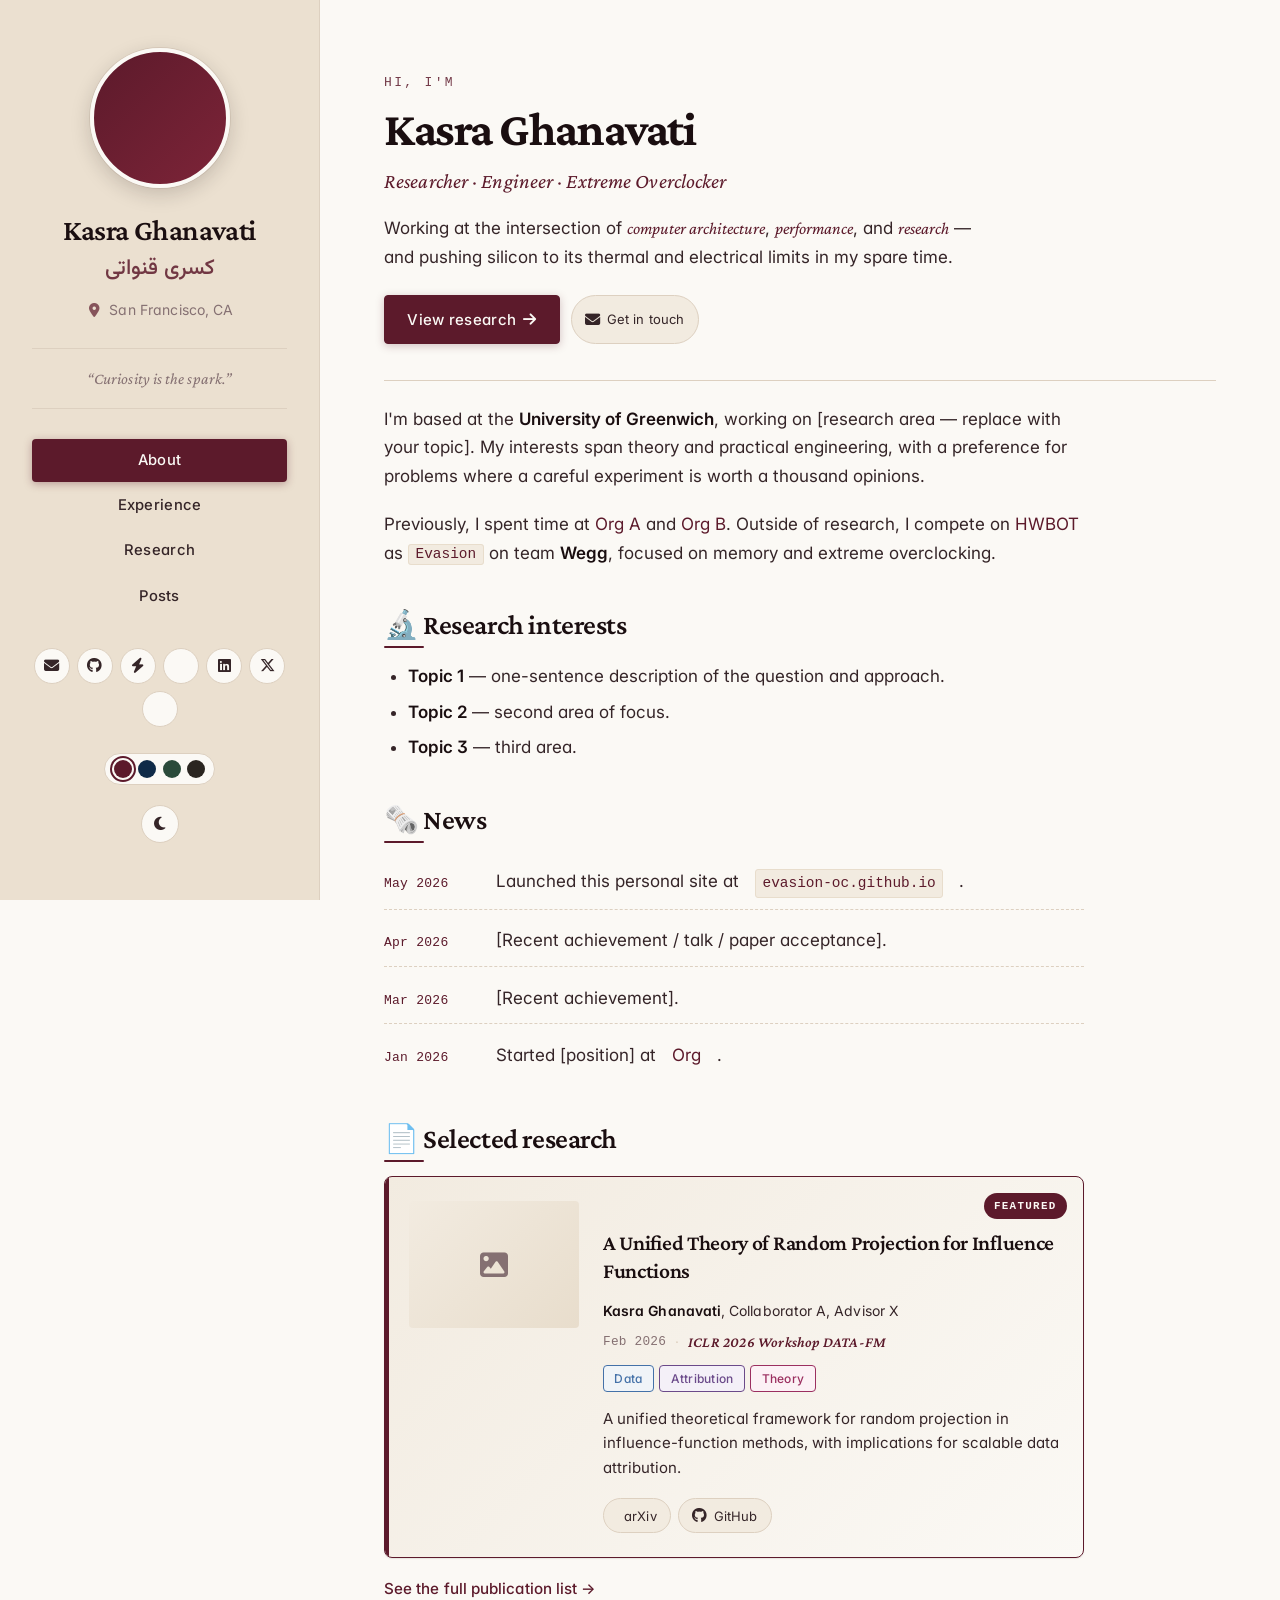
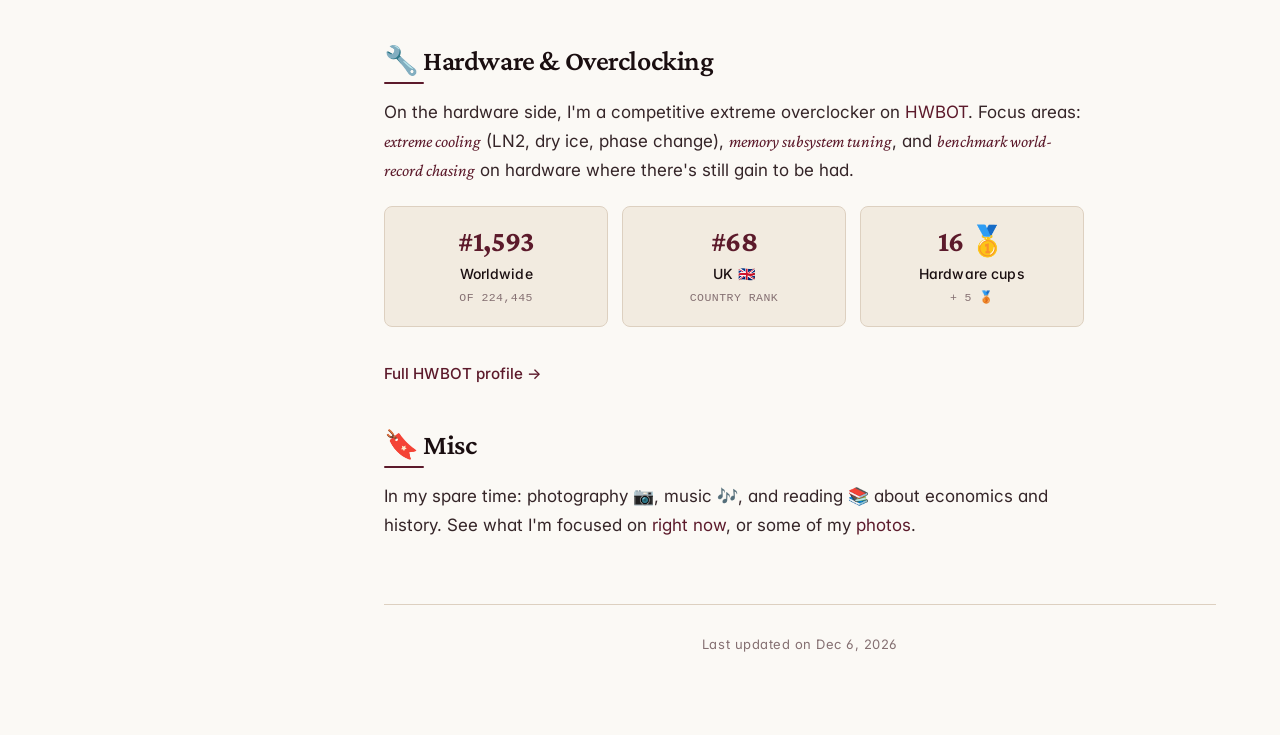
==== commit 0034d171: "Take overclocking page private; remove all references from public pages" ====
--- a/index.html
+++ b/index.html
@@ -40,7 +40,6 @@
           <a href="index.html" class="nav-link" aria-current="page">About</a>
           <a href="experience.html" class="nav-link">Experience</a>
           <a href="research.html" class="nav-link">Research</a>
-          <a href="overclocking.html" class="nav-link">Overclocking</a>
           <a href="posts.html" class="nav-link">Posts</a>
         </nav>
         <div class="contact-block">
@@ -74,7 +73,6 @@
         </p>
         <div class="hero-cta">
           <a href="research.html" class="btn-primary">View research <i class="fas fa-arrow-right"></i></a>
-          <a href="overclocking.html" class="btn-ghost"><i class="fas fa-bolt"></i> See overclocking</a>
           <a href="contact.html" class="btn-ghost"><i class="fas fa-envelope"></i> Get in touch</a>
         </div>
       </section>
@@ -177,7 +175,7 @@
           </div>
         </div>
         <p>
-          <a href="overclocking.html" class="more-link">More on hardware &amp; rigs →</a>
+          <a href="https://hwbot.org/users/evasion/" class="more-link" target="_blank" rel="noopener">Full HWBOT profile →</a>
         </p>
 
         <h2>🔖 Misc</h2>
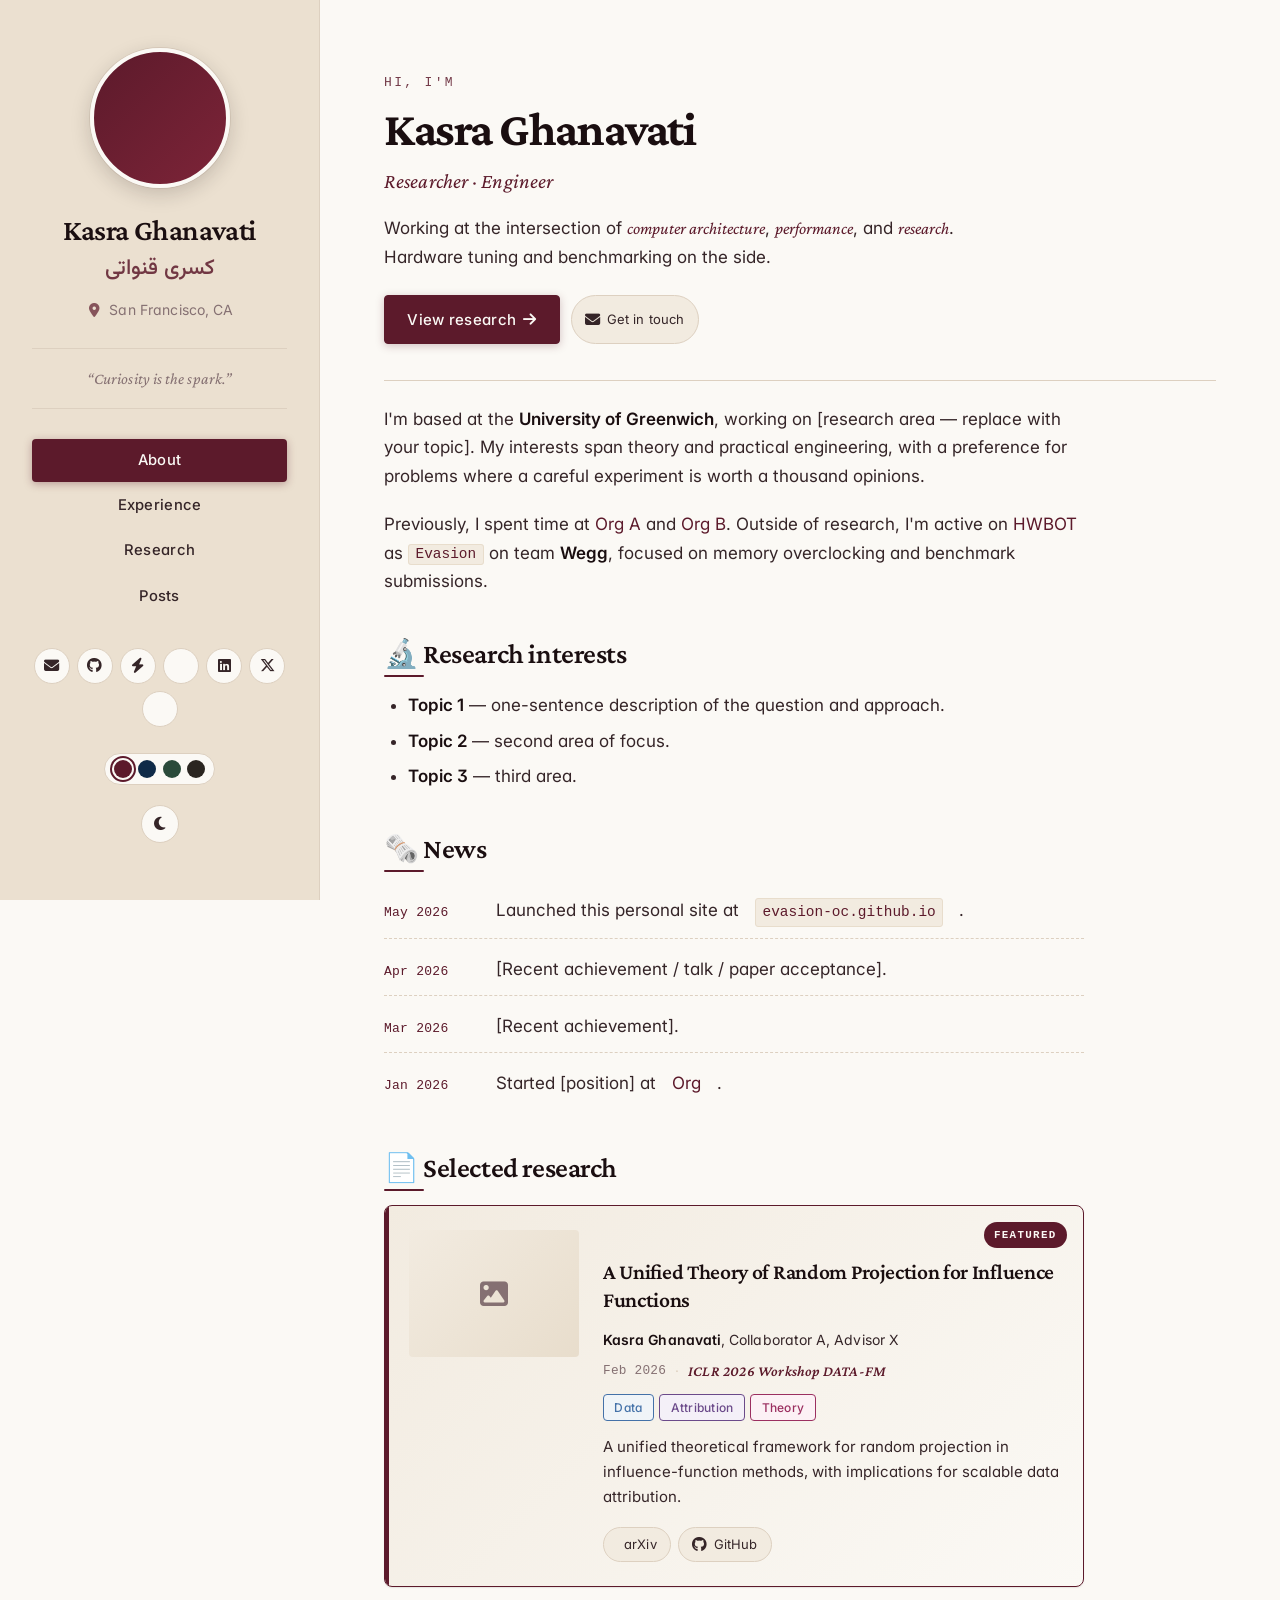
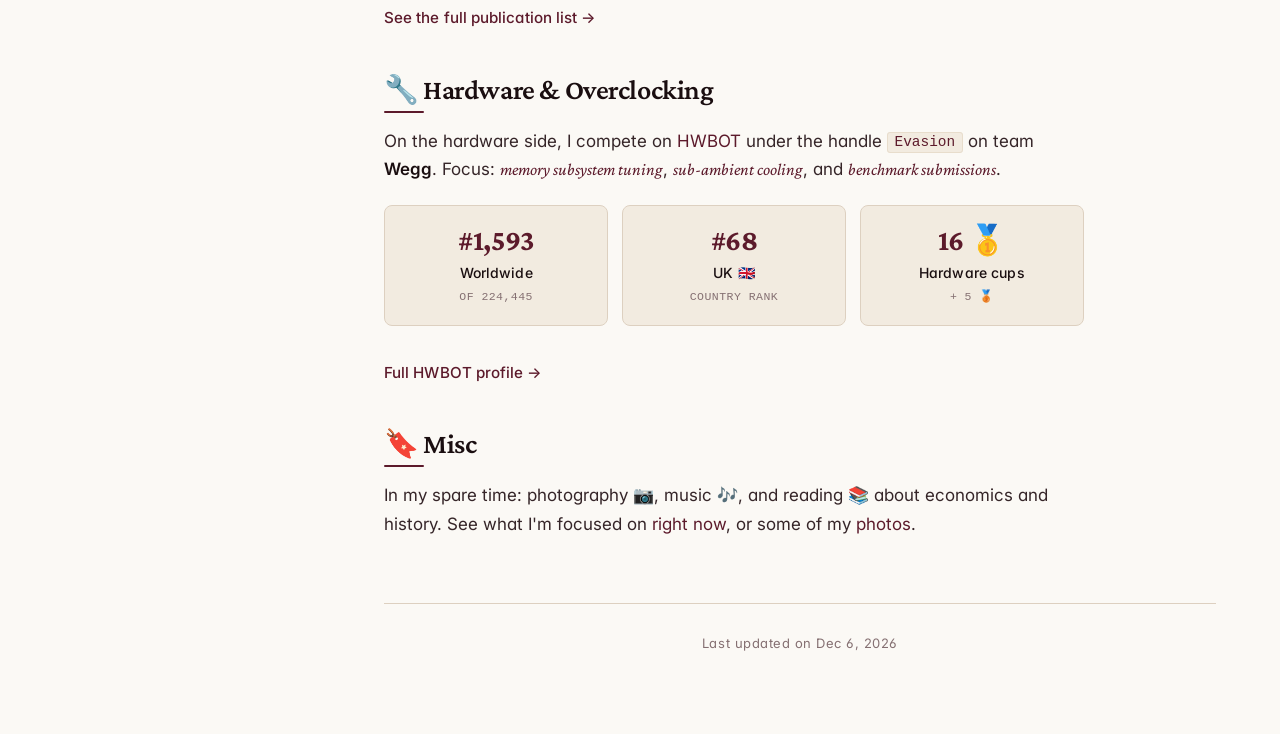
==== commit a96b4130: "Drop 'extreme overclocker' wording; switch dark mode to pbb.sh-inspired cool dark + purple-blue" ====
--- a/index.html
+++ b/index.html
@@ -3,18 +3,18 @@
 <head>
   <meta charset="utf-8" />
   <meta name="viewport" content="width=device-width, initial-scale=1" />
-  <title>Kasra Ghanavati — Research, Engineering, Overclocking</title>
-  <meta name="description" content="Personal site of Kasra Ghanavati: research, engineering, and competitive extreme overclocking on HWBOT." />
+  <title>Kasra Ghanavati — Research &amp; Engineering</title>
+  <meta name="description" content="Personal site of Kasra Ghanavati: research, engineering, and hardware overclocking." />
   <meta name="author" content="Kasra Ghanavati" />
 
   <meta property="og:type" content="website" />
-  <meta property="og:title" content="Kasra Ghanavati — Research, Engineering, Overclocking" />
-  <meta property="og:description" content="Researcher, engineer, and competitive extreme overclocker (HWBOT: Evasion, team Wegg)." />
+  <meta property="og:title" content="Kasra Ghanavati — Research &amp; Engineering" />
+  <meta property="og:description" content="Researcher and engineer. Also on HWBOT (handle: Evasion, team Wegg)." />
   <meta property="og:url" content="https://evasion-oc.github.io/" />
   <meta property="og:image" content="https://evasion-oc.github.io/assets/img/og-image.svg" />
   <meta name="twitter:card" content="summary_large_image" />
-  <meta name="twitter:title" content="Kasra Ghanavati — Research, Engineering, Overclocking" />
-  <meta name="twitter:description" content="Researcher, engineer, and competitive extreme overclocker." />
+  <meta name="twitter:title" content="Kasra Ghanavati — Research &amp; Engineering" />
+  <meta name="twitter:description" content="Researcher and engineer. Also on HWBOT." />
   <meta name="twitter:image" content="https://evasion-oc.github.io/assets/img/og-image.svg" />
 
   <link rel="icon" type="image/svg+xml" href="assets/img/favicon.svg" />
@@ -65,11 +65,11 @@
       <section class="hero">
         <p class="eyebrow">Hi, I'm</p>
         <h1 class="hero-name">Kasra Ghanavati</h1>
-        <p class="hero-role">Researcher · Engineer · Extreme Overclocker</p>
+        <p class="hero-role">Researcher · Engineer</p>
         <p class="hero-tagline">
           Working at the intersection of <em>computer architecture</em>,
-          <em>performance</em>, and <em>research</em> &mdash; and pushing silicon
-          to its thermal and electrical limits in my spare time.
+          <em>performance</em>, and <em>research</em>. Hardware tuning and
+          benchmarking on the side.
         </p>
         <div class="hero-cta">
           <a href="research.html" class="btn-primary">View research <i class="fas fa-arrow-right"></i></a>
@@ -86,10 +86,10 @@
         </p>
         <p>
           Previously, I spent time at <a href="#">Org A</a> and <a href="#">Org B</a>.
-          Outside of research, I compete on
+          Outside of research, I'm active on
           <a href="https://hwbot.org/users/evasion/" target="_blank" rel="noopener">HWBOT</a>
           as <code>Evasion</code> on team <strong>Wegg</strong>, focused on
-          memory and extreme overclocking.
+          memory overclocking and benchmark submissions.
         </p>
 
         <h2>🔬 Research interests</h2>
@@ -151,11 +151,11 @@
 
         <h2>🔧 Hardware &amp; Overclocking</h2>
         <p>
-          On the hardware side, I'm a competitive extreme overclocker on
-          <a href="https://hwbot.org/users/evasion/" target="_blank" rel="noopener">HWBOT</a>.
-          Focus areas: <em>extreme cooling</em> (LN2, dry ice, phase change),
-          <em>memory subsystem tuning</em>, and <em>benchmark world-record chasing</em>
-          on hardware where there's still gain to be had.
+          On the hardware side, I compete on
+          <a href="https://hwbot.org/users/evasion/" target="_blank" rel="noopener">HWBOT</a>
+          under the handle <code>Evasion</code> on team <strong>Wegg</strong>.
+          Focus: <em>memory subsystem tuning</em>, <em>sub-ambient cooling</em>,
+          and <em>benchmark submissions</em>.
         </p>
         <div class="stats-grid fade-in">
           <div class="stat-card">
--- a/assets/css/style.css
+++ b/assets/css/style.css
@@ -113,48 +113,47 @@
   --color-border-soft: #ddd6c8;
 }
 
-/* ===== Dark mode ===== */
+/* ===== Dark mode (unified, pbb.sh-inspired) =====
+   Cool dark with purple-blue primary, regardless of which day palette is set.
+   The palette picker only affects light mode. */
 :root[data-theme="dark"],
-:root[data-theme="dark"][data-palette="burgundy"] {
-  --color-primary: #c56a85;
-  --color-primary-hover: #d88aa0;
-  --color-primary-soft: #3a1e2a;
-  --color-accent: #d6b080;
-
-  --color-text: #d6cdca;
-  --color-heading: #f0e5e2;
-  --color-muted: #968685;
+:root[data-theme="dark"][data-palette="burgundy"],
+:root[data-theme="dark"][data-palette="oxford"],
+:root[data-theme="dark"][data-palette="forest"],
+:root[data-theme="dark"][data-palette="charcoal"] {
+  --color-primary: #8b7aff;
+  --color-primary-hover: #a99bff;
+  --color-primary-soft: #2a2348;
+  --color-accent: #b898e0;
+
+  --color-text: #e9e8f0;
+  --color-heading: #cdc8d8;
+  --color-muted: #a8a4b8;
   --color-link: var(--color-primary);
 
-  --color-bg: #181410;
-  --color-bg-soft: #221c18;
-  --color-sidebar-bg: #1f1814;
-  --color-border: #3a302a;
-  --color-border-soft: #2d2622;
-}
-
-:root[data-theme="dark"][data-palette="oxford"] {
-  --color-primary: #7aaedd;
-  --color-primary-hover: #99c2e8;
-  --color-primary-soft: #1e3349;
-  --color-accent: #d6b080;
-  --color-link: var(--color-primary);
-}
-
-:root[data-theme="dark"][data-palette="forest"] {
-  --color-primary: #7dab94;
-  --color-primary-hover: #9bc4af;
-  --color-primary-soft: #1f3329;
-  --color-accent: #d6b080;
-  --color-link: var(--color-primary);
-}
-
-:root[data-theme="dark"][data-palette="charcoal"] {
-  --color-primary: #d6cdc0;
-  --color-primary-hover: #ebe2d5;
-  --color-primary-soft: #2d2823;
-  --color-accent: #e5c57e;
-  --color-link: var(--color-accent);
+  --color-bg: #110f1a;
+  --color-bg-soft: #1a1824;
+  --color-sidebar-bg: #161422;
+  --color-border: #2d2933;
+  --color-border-soft: #3f3c48;
+
+  /* Dark tag palette: lighter desaturated foregrounds, low-alpha backgrounds */
+  --tag-magenta: #f0a0cc;     --tag-magenta-bg: rgba(235, 47, 150, 0.15);
+  --tag-red: #f0a0a0;         --tag-red-bg: rgba(245, 34, 45, 0.15);
+  --tag-volcano: #f0a888;     --tag-volcano-bg: rgba(250, 84, 28, 0.15);
+  --tag-orange: #f0b878;      --tag-orange-bg: rgba(250, 140, 22, 0.15);
+  --tag-gold: #f0c868;        --tag-gold-bg: rgba(250, 173, 20, 0.15);
+  --tag-lime: #c0e070;        --tag-lime-bg: rgba(160, 217, 17, 0.15);
+  --tag-green: #88d088;       --tag-green-bg: rgba(82, 196, 26, 0.15);
+  --tag-cyan: #70d0d0;        --tag-cyan-bg: rgba(19, 194, 194, 0.15);
+  --tag-blue: #80c0f0;        --tag-blue-bg: rgba(24, 144, 255, 0.15);
+  --tag-geekblue: #a0a8f0;    --tag-geekblue-bg: rgba(47, 84, 235, 0.15);
+  --tag-purple: #b898e0;      --tag-purple-bg: rgba(114, 46, 209, 0.15);
+
+  --shadow-card: 0 1px 2px rgba(0, 0, 0, 0.4),
+                 0 1px 1px rgba(0, 0, 0, 0.3);
+  --shadow-card-hover: 0 12px 32px rgba(0, 0, 0, 0.55),
+                       0 4px 8px rgba(0, 0, 0, 0.4);
 }
 
 /* ============================================================
@@ -560,11 +559,6 @@
 .tag-blue     { color: var(--tag-blue);     background: var(--tag-blue-bg);     border-color: var(--tag-blue); }
 .tag-geekblue { color: var(--tag-geekblue); background: var(--tag-geekblue-bg); border-color: var(--tag-geekblue); }
 .tag-purple   { color: var(--tag-purple);   background: var(--tag-purple-bg);   border-color: var(--tag-purple); }
-
-[data-theme="dark"] .filter-tag {
-  background: transparent;
-  filter: brightness(1.1) saturate(1.1);
-}
 
 /* ============================================================
    Publication cards
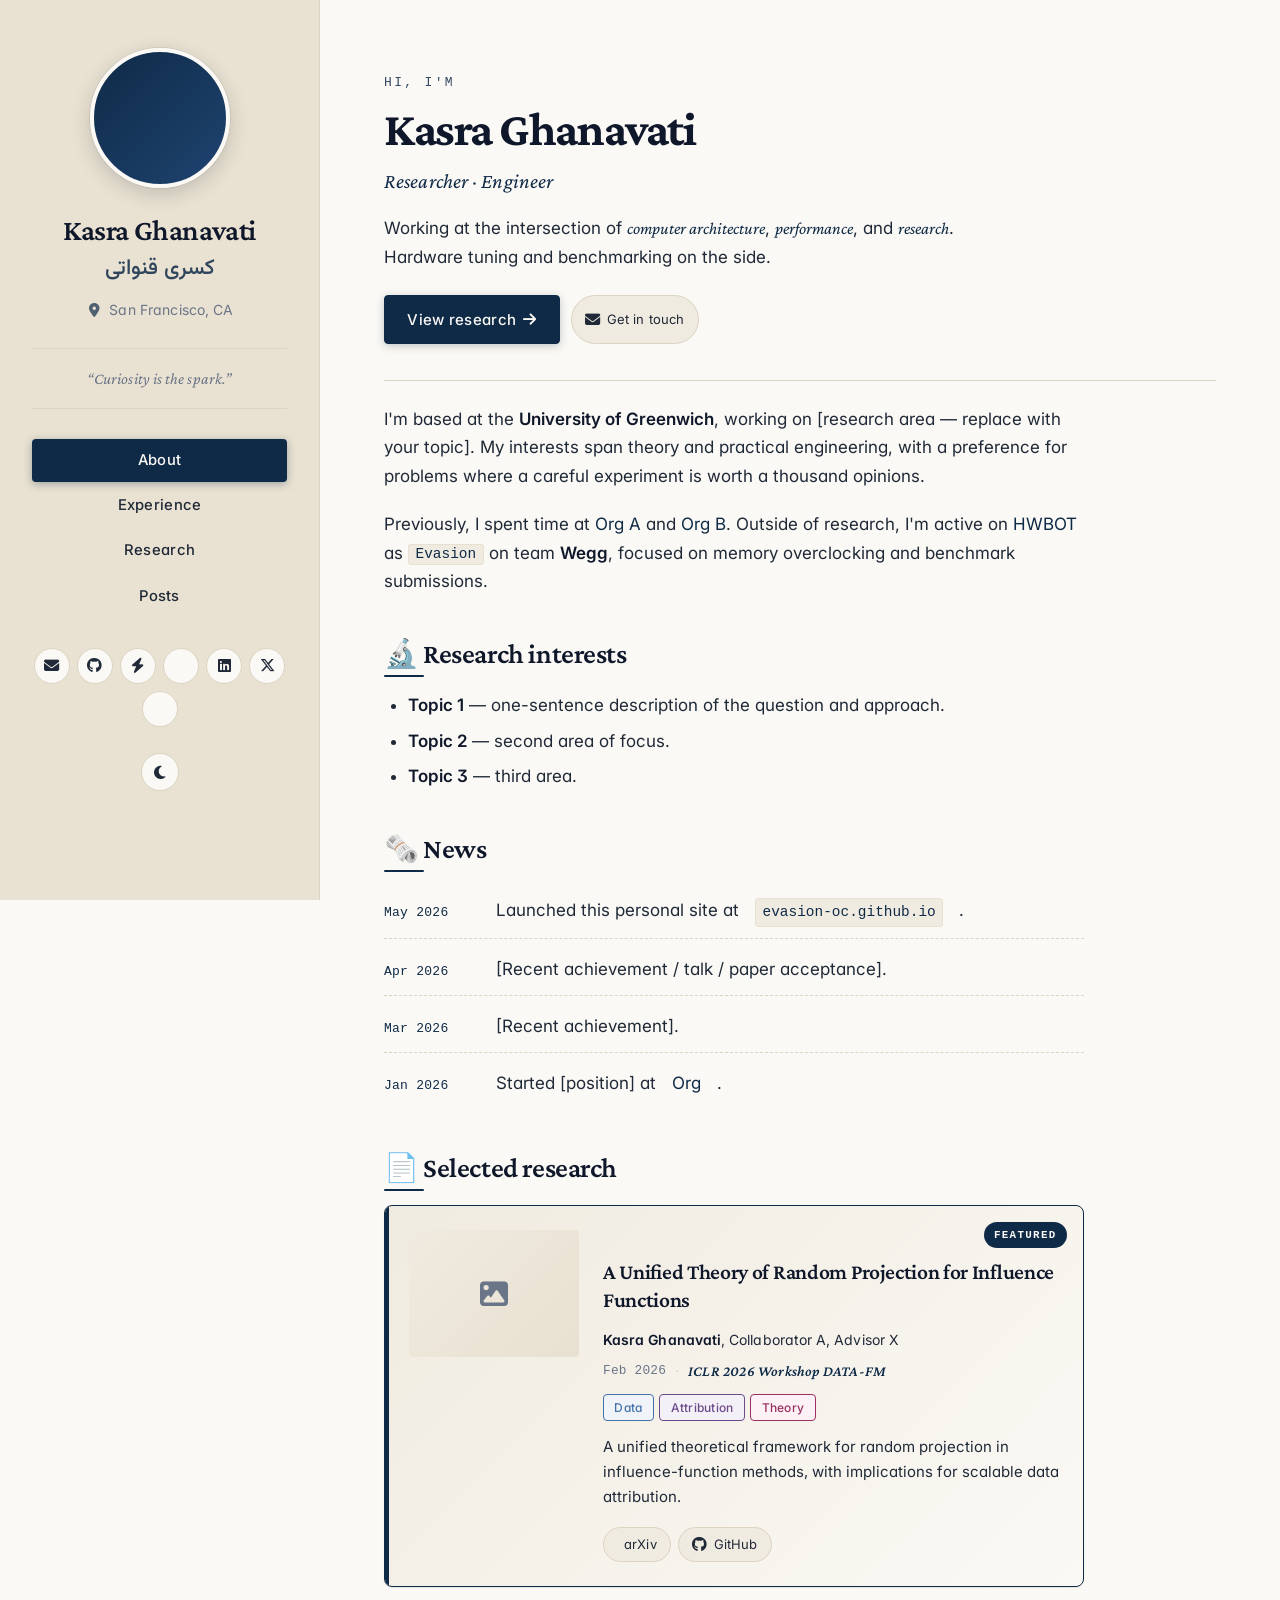
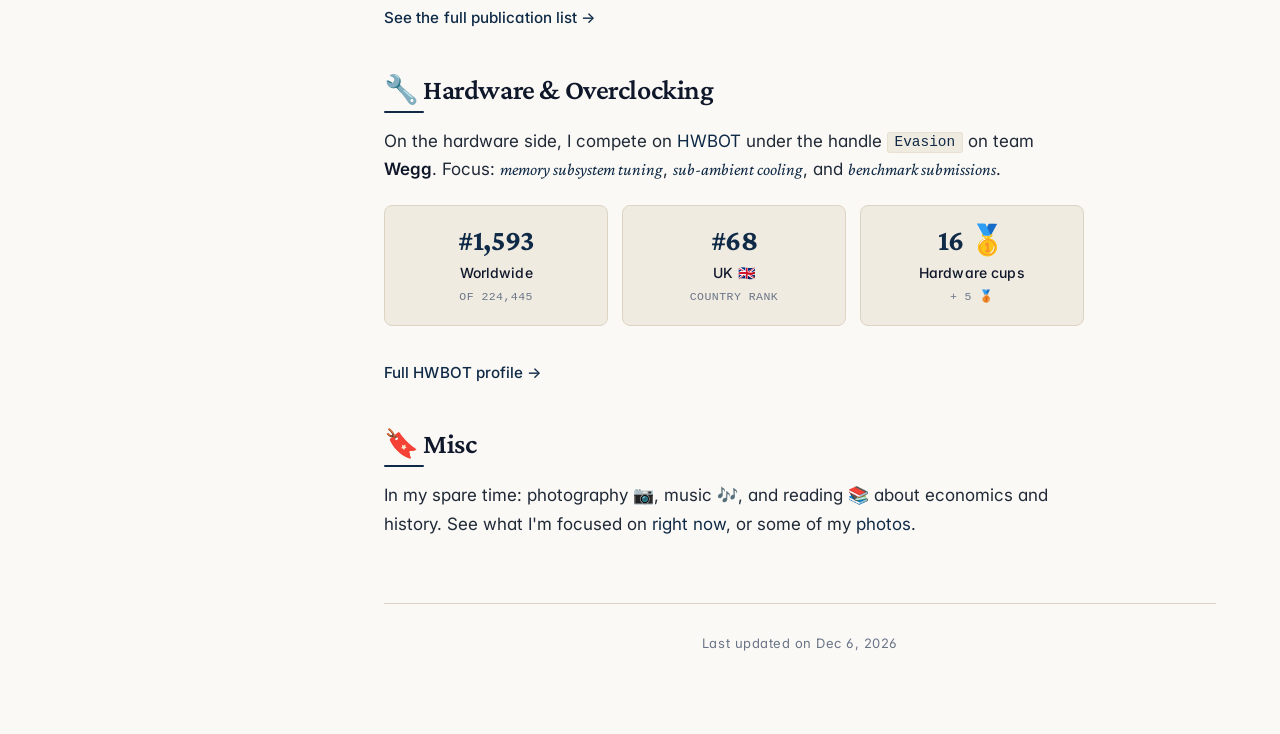
==== commit 6a0c9778: "Simplify to Oxford-only day palette; remove palette picker; recolor favicon and OG image" ====
--- a/index.html
+++ b/index.html
@@ -50,12 +50,6 @@
           <a class="contact-item" href="https://www.linkedin.com/in/yourname" title="LinkedIn" target="_blank" rel="noopener"><i class="fab fa-linkedin"></i></a>
           <a class="contact-item" href="https://twitter.com/yourname" title="X / Twitter" target="_blank" rel="noopener"><i class="fab fa-x-twitter"></i></a>
           <a class="contact-item" href="cv.html" title="CV"><i class="ai ai-cv"></i></a>
-        </div>
-        <div class="palette-picker" role="group" aria-label="Color palette">
-          <button class="palette-swatch" data-palette="burgundy" aria-label="Burgundy"></button>
-          <button class="palette-swatch" data-palette="oxford" aria-label="Oxford blue"></button>
-          <button class="palette-swatch" data-palette="forest" aria-label="Forest green"></button>
-          <button class="palette-swatch" data-palette="charcoal" aria-label="Charcoal"></button>
         </div>
         <button id="theme-toggle" class="theme-toggle" aria-label="Toggle dark mode"><i class="fas fa-moon"></i></button>
       </div>
--- a/assets/css/style.css
+++ b/assets/css/style.css
@@ -1,9 +1,7 @@
 /* ============================================================
-   Theme tokens — four palettes × light/dark
-   Default palette is "burgundy". Override with data-palette on <html>.
-   ============================================================ */
-:root,
-:root[data-palette="burgundy"] {
+   Theme tokens — Oxford blue (day) + pbb.sh-inspired dark
+   ============================================================ */
+:root {
   --font-sans: "Inter", -apple-system, BlinkMacSystemFont, "Segoe UI", Arial,
     Helvetica, "PingFang SC", "Hiragino Sans GB", "Microsoft YaHei", sans-serif;
   --font-serif: "Crimson Pro", "Source Serif Pro", "Georgia", "Times New Roman",
@@ -13,24 +11,24 @@
   --font-persian: "Vazirmatn", "Geeza Pro", "Iranian Sans", Tahoma,
     var(--font-sans);
 
-  /* Burgundy — deeper, less pink */
-  --color-primary: #5c1a2b;
-  --color-primary-hover: #7d2438;
-  --color-primary-soft: #efe4e6;
-  --color-accent: #a88643;
-
-  --color-text: #352528;
-  --color-heading: #1a0e10;
-  --color-muted: #857072;
+  /* Oxford blue + warm cream */
+  --color-primary: #0f2a47;
+  --color-primary-hover: #1e4470;
+  --color-primary-soft: #e2e8f0;
+  --color-accent: #b8895c;
+
+  --color-text: #1f2937;
+  --color-heading: #0f172a;
+  --color-muted: #6b7588;
   --color-link: var(--color-primary);
 
   --color-bg: #fbf9f5;
-  --color-bg-soft: #f2ebe0;
-  --color-sidebar-bg: #ebe0d0;
-  --color-border: #ddd0c0;
-  --color-border-soft: #e8ddcc;
-
-  /* Tag palette (shared across color palettes — semantic) */
+  --color-bg-soft: #f0ebe0;
+  --color-sidebar-bg: #e9e2d2;
+  --color-border: #dcd3c2;
+  --color-border-soft: #e8e0d0;
+
+  /* Tag palette (semantic) */
   --tag-magenta: #9b2f60;     --tag-magenta-bg: #fcf1f5;
   --tag-red: #b83232;         --tag-red-bg: #fcf3f1;
   --tag-volcano: #c5532a;     --tag-volcano-bg: #fdf2eb;
@@ -56,71 +54,8 @@
   --transition-slow: 0.4s cubic-bezier(0.4, 0, 0.2, 1);
 }
 
-/* Oxford Blue + warm cream */
-:root[data-palette="oxford"] {
-  --color-primary: #0f2a47;
-  --color-primary-hover: #1e4470;
-  --color-primary-soft: #e2e8f0;
-  --color-accent: #b8895c;
-
-  --color-text: #1f2937;
-  --color-heading: #0f172a;
-  --color-muted: #6b7588;
-  --color-link: var(--color-primary);
-
-  --color-bg: #fbf9f5;
-  --color-bg-soft: #f0ebe0;
-  --color-sidebar-bg: #e9e2d2;
-  --color-border: #dcd3c2;
-  --color-border-soft: #e8e0d0;
-}
-
-/* Forest Green + ivory */
-:root[data-palette="forest"] {
-  --color-primary: #2a4a3a;
-  --color-primary-hover: #3d6655;
-  --color-primary-soft: #e3eee8;
-  --color-accent: #a88643;
-
-  --color-text: #2d3a33;
-  --color-heading: #13231b;
-  --color-muted: #6f7c75;
-  --color-link: var(--color-primary);
-
-  --color-bg: #fafaf5;
-  --color-bg-soft: #edece0;
-  --color-sidebar-bg: #e5e5d5;
-  --color-border: #d6d5c5;
-  --color-border-soft: #e1e0d2;
-}
-
-/* Charcoal + amber (monochrome with single accent) */
-:root[data-palette="charcoal"] {
-  --color-primary: #2a2520;
-  --color-primary-hover: #48402f;
-  --color-primary-soft: #e8e5dd;
-  --color-accent: #8b6f37;
-
-  --color-text: #2a2520;
-  --color-heading: #16110d;
-  --color-muted: #7c7064;
-  --color-link: var(--color-accent);
-
-  --color-bg: #f8f6f1;
-  --color-bg-soft: #edeae0;
-  --color-sidebar-bg: #e5e1d5;
-  --color-border: #d5d0c2;
-  --color-border-soft: #ddd6c8;
-}
-
-/* ===== Dark mode (unified, pbb.sh-inspired) =====
-   Cool dark with purple-blue primary, regardless of which day palette is set.
-   The palette picker only affects light mode. */
-:root[data-theme="dark"],
-:root[data-theme="dark"][data-palette="burgundy"],
-:root[data-theme="dark"][data-palette="oxford"],
-:root[data-theme="dark"][data-palette="forest"],
-:root[data-theme="dark"][data-palette="charcoal"] {
+/* ===== Dark mode (pbb.sh-inspired) ===== */
+:root[data-theme="dark"] {
   --color-primary: #8b7aff;
   --color-primary-hover: #a99bff;
   --color-primary-soft: #2a2348;
@@ -384,40 +319,8 @@
   box-shadow: 0 4px 12px color-mix(in srgb, var(--color-primary) 30%, transparent);
 }
 
-/* ===== Palette picker ===== */
-.palette-picker {
-  display: inline-flex;
-  gap: 0.4rem;
+.theme-toggle {
   margin-top: 1rem;
-  padding: 0.35rem 0.55rem;
-  background: var(--color-bg);
-  border: 1px solid var(--color-border);
-  border-radius: var(--radius-pill);
-}
-.palette-swatch {
-  width: 18px;
-  height: 18px;
-  border-radius: 50%;
-  border: 0;
-  cursor: pointer;
-  padding: 0;
-  position: relative;
-  transition: transform var(--transition);
-  outline: 2px solid transparent;
-  outline-offset: 2px;
-}
-.palette-swatch:hover { transform: scale(1.15); }
-.palette-swatch:focus-visible { outline-color: var(--color-primary); }
-.palette-swatch.is-active {
-  outline-color: var(--color-primary);
-}
-.palette-swatch[data-palette="burgundy"] { background: #5c1a2b; }
-.palette-swatch[data-palette="oxford"]   { background: #0f2a47; }
-.palette-swatch[data-palette="forest"]   { background: #2a4a3a; }
-.palette-swatch[data-palette="charcoal"] { background: #2a2520; }
-
-.theme-toggle {
-  margin-top: 0.6rem;
   width: 38px;
   height: 38px;
   border-radius: 50%;
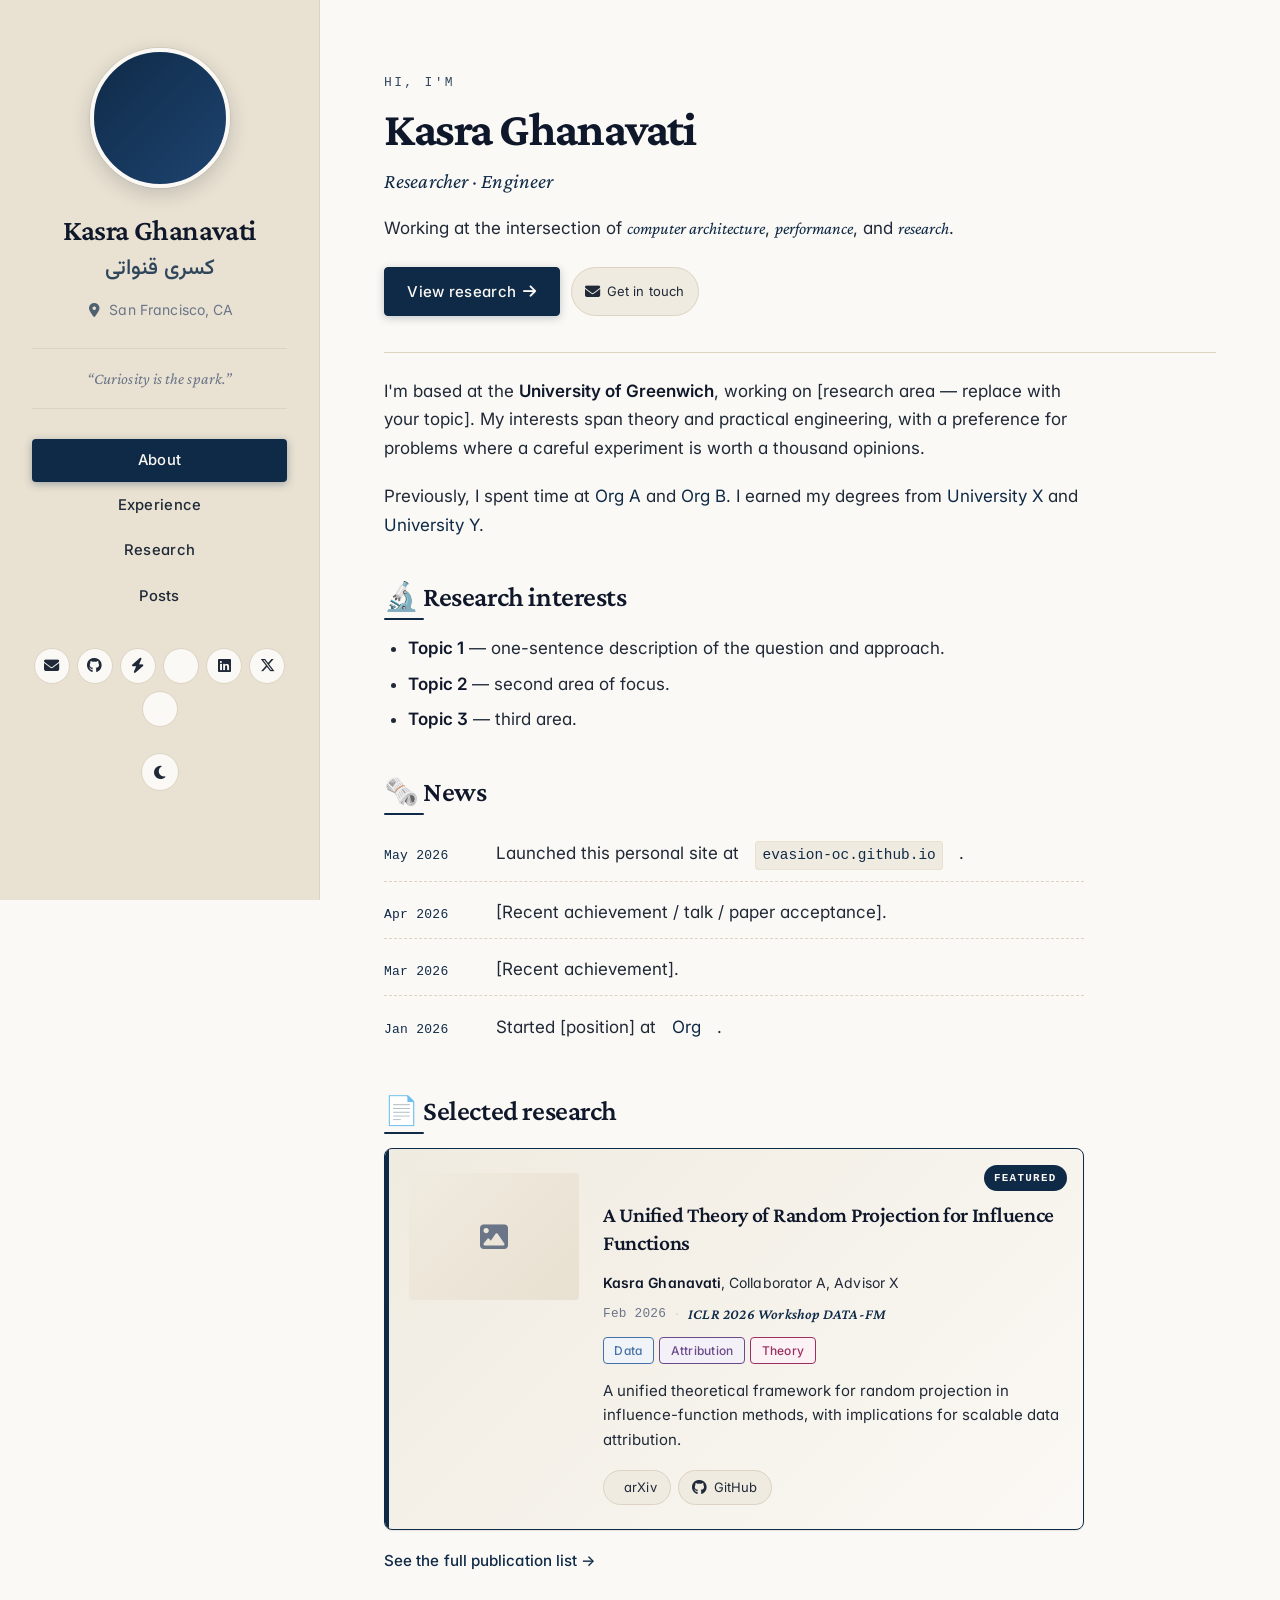
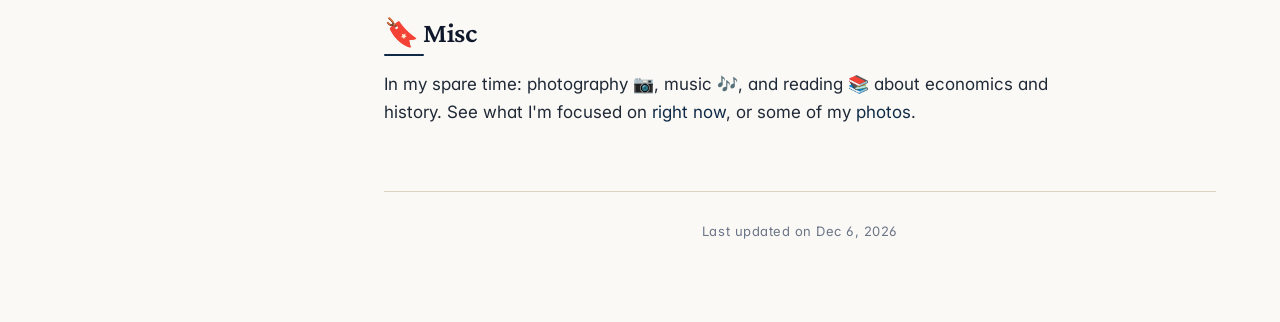
==== commit cc649d8a: "Switch dark mode to cream-on-deep-blue editorial; scrub all HWBOT/overclocking mentions from public " ====
--- a/index.html
+++ b/index.html
@@ -4,17 +4,17 @@
   <meta charset="utf-8" />
   <meta name="viewport" content="width=device-width, initial-scale=1" />
   <title>Kasra Ghanavati — Research &amp; Engineering</title>
-  <meta name="description" content="Personal site of Kasra Ghanavati: research, engineering, and hardware overclocking." />
+  <meta name="description" content="Personal academic site of Kasra Ghanavati: research and engineering at the University of Greenwich." />
   <meta name="author" content="Kasra Ghanavati" />
 
   <meta property="og:type" content="website" />
   <meta property="og:title" content="Kasra Ghanavati — Research &amp; Engineering" />
-  <meta property="og:description" content="Researcher and engineer. Also on HWBOT (handle: Evasion, team Wegg)." />
+  <meta property="og:description" content="Personal academic site of Kasra Ghanavati." />
   <meta property="og:url" content="https://evasion-oc.github.io/" />
   <meta property="og:image" content="https://evasion-oc.github.io/assets/img/og-image.svg" />
   <meta name="twitter:card" content="summary_large_image" />
   <meta name="twitter:title" content="Kasra Ghanavati — Research &amp; Engineering" />
-  <meta name="twitter:description" content="Researcher and engineer. Also on HWBOT." />
+  <meta name="twitter:description" content="Personal academic site of Kasra Ghanavati." />
   <meta name="twitter:image" content="https://evasion-oc.github.io/assets/img/og-image.svg" />
 
   <link rel="icon" type="image/svg+xml" href="assets/img/favicon.svg" />
@@ -62,8 +62,7 @@
         <p class="hero-role">Researcher · Engineer</p>
         <p class="hero-tagline">
           Working at the intersection of <em>computer architecture</em>,
-          <em>performance</em>, and <em>research</em>. Hardware tuning and
-          benchmarking on the side.
+          <em>performance</em>, and <em>research</em>.
         </p>
         <div class="hero-cta">
           <a href="research.html" class="btn-primary">View research <i class="fas fa-arrow-right"></i></a>
@@ -80,10 +79,7 @@
         </p>
         <p>
           Previously, I spent time at <a href="#">Org A</a> and <a href="#">Org B</a>.
-          Outside of research, I'm active on
-          <a href="https://hwbot.org/users/evasion/" target="_blank" rel="noopener">HWBOT</a>
-          as <code>Evasion</code> on team <strong>Wegg</strong>, focused on
-          memory overclocking and benchmark submissions.
+          I earned my degrees from <a href="#">University X</a> and <a href="#">University Y</a>.
         </p>
 
         <h2>🔬 Research interests</h2>
@@ -143,35 +139,6 @@
           <a href="research.html" class="more-link">See the full publication list →</a>
         </p>
 
-        <h2>🔧 Hardware &amp; Overclocking</h2>
-        <p>
-          On the hardware side, I compete on
-          <a href="https://hwbot.org/users/evasion/" target="_blank" rel="noopener">HWBOT</a>
-          under the handle <code>Evasion</code> on team <strong>Wegg</strong>.
-          Focus: <em>memory subsystem tuning</em>, <em>sub-ambient cooling</em>,
-          and <em>benchmark submissions</em>.
-        </p>
-        <div class="stats-grid fade-in">
-          <div class="stat-card">
-            <div class="stat-value">#1,593</div>
-            <div class="stat-label">Worldwide</div>
-            <div class="stat-context">of 224,445</div>
-          </div>
-          <div class="stat-card">
-            <div class="stat-value">#68</div>
-            <div class="stat-label">UK 🇬🇧</div>
-            <div class="stat-context">country rank</div>
-          </div>
-          <div class="stat-card">
-            <div class="stat-value">16 🥇</div>
-            <div class="stat-label">Hardware cups</div>
-            <div class="stat-context">+ 5 🥉</div>
-          </div>
-        </div>
-        <p>
-          <a href="https://hwbot.org/users/evasion/" class="more-link" target="_blank" rel="noopener">Full HWBOT profile →</a>
-        </p>
-
         <h2>🔖 Misc</h2>
         <p>
           In my spare time: photography 📷, music 🎶, and reading 📚 about
--- a/assets/css/style.css
+++ b/assets/css/style.css
@@ -54,40 +54,42 @@
   --transition-slow: 0.4s cubic-bezier(0.4, 0, 0.2, 1);
 }
 
-/* ===== Dark mode (pbb.sh-inspired) ===== */
+/* ===== Dark mode (cream-on-deep-blue editorial) =====
+   Inverts the day relationship: day = blue ink on cream paper,
+   night = cream text on deep-blue paper, with a warm gold accent. */
 :root[data-theme="dark"] {
-  --color-primary: #8b7aff;
-  --color-primary-hover: #a99bff;
-  --color-primary-soft: #2a2348;
-  --color-accent: #b898e0;
-
-  --color-text: #e9e8f0;
-  --color-heading: #cdc8d8;
-  --color-muted: #a8a4b8;
+  --color-primary: #d4af6a;
+  --color-primary-hover: #e0c082;
+  --color-primary-soft: #2a2418;
+  --color-accent: #d4af6a;
+
+  --color-text: #f0e9dd;
+  --color-heading: #f8f3eb;
+  --color-muted: #a8a092;
   --color-link: var(--color-primary);
 
-  --color-bg: #110f1a;
-  --color-bg-soft: #1a1824;
-  --color-sidebar-bg: #161422;
-  --color-border: #2d2933;
-  --color-border-soft: #3f3c48;
-
-  /* Dark tag palette: lighter desaturated foregrounds, low-alpha backgrounds */
-  --tag-magenta: #f0a0cc;     --tag-magenta-bg: rgba(235, 47, 150, 0.15);
-  --tag-red: #f0a0a0;         --tag-red-bg: rgba(245, 34, 45, 0.15);
-  --tag-volcano: #f0a888;     --tag-volcano-bg: rgba(250, 84, 28, 0.15);
-  --tag-orange: #f0b878;      --tag-orange-bg: rgba(250, 140, 22, 0.15);
-  --tag-gold: #f0c868;        --tag-gold-bg: rgba(250, 173, 20, 0.15);
-  --tag-lime: #c0e070;        --tag-lime-bg: rgba(160, 217, 17, 0.15);
-  --tag-green: #88d088;       --tag-green-bg: rgba(82, 196, 26, 0.15);
-  --tag-cyan: #70d0d0;        --tag-cyan-bg: rgba(19, 194, 194, 0.15);
-  --tag-blue: #80c0f0;        --tag-blue-bg: rgba(24, 144, 255, 0.15);
-  --tag-geekblue: #a0a8f0;    --tag-geekblue-bg: rgba(47, 84, 235, 0.15);
-  --tag-purple: #b898e0;      --tag-purple-bg: rgba(114, 46, 209, 0.15);
-
-  --shadow-card: 0 1px 2px rgba(0, 0, 0, 0.4),
+  --color-bg: #0a1828;
+  --color-bg-soft: #11253a;
+  --color-sidebar-bg: #0e1f33;
+  --color-border: #1f3349;
+  --color-border-soft: #182a3c;
+
+  /* Warm-tinted dark tags */
+  --tag-magenta: #e89bc0;     --tag-magenta-bg: rgba(235, 47, 150, 0.12);
+  --tag-red: #e09898;         --tag-red-bg: rgba(245, 34, 45, 0.12);
+  --tag-volcano: #e0a888;     --tag-volcano-bg: rgba(250, 84, 28, 0.12);
+  --tag-orange: #e0b078;      --tag-orange-bg: rgba(250, 140, 22, 0.12);
+  --tag-gold: #d4af6a;        --tag-gold-bg: rgba(250, 173, 20, 0.12);
+  --tag-lime: #c0d488;        --tag-lime-bg: rgba(160, 217, 17, 0.12);
+  --tag-green: #88c898;       --tag-green-bg: rgba(82, 196, 26, 0.12);
+  --tag-cyan: #88c8c8;        --tag-cyan-bg: rgba(19, 194, 194, 0.12);
+  --tag-blue: #9cbce0;        --tag-blue-bg: rgba(24, 144, 255, 0.12);
+  --tag-geekblue: #a8b0e0;    --tag-geekblue-bg: rgba(47, 84, 235, 0.12);
+  --tag-purple: #c0a8d8;      --tag-purple-bg: rgba(114, 46, 209, 0.12);
+
+  --shadow-card: 0 1px 2px rgba(0, 0, 0, 0.45),
                  0 1px 1px rgba(0, 0, 0, 0.3);
-  --shadow-card-hover: 0 12px 32px rgba(0, 0, 0, 0.55),
+  --shadow-card-hover: 0 12px 32px rgba(0, 0, 0, 0.6),
                        0 4px 8px rgba(0, 0, 0, 0.4);
 }
 
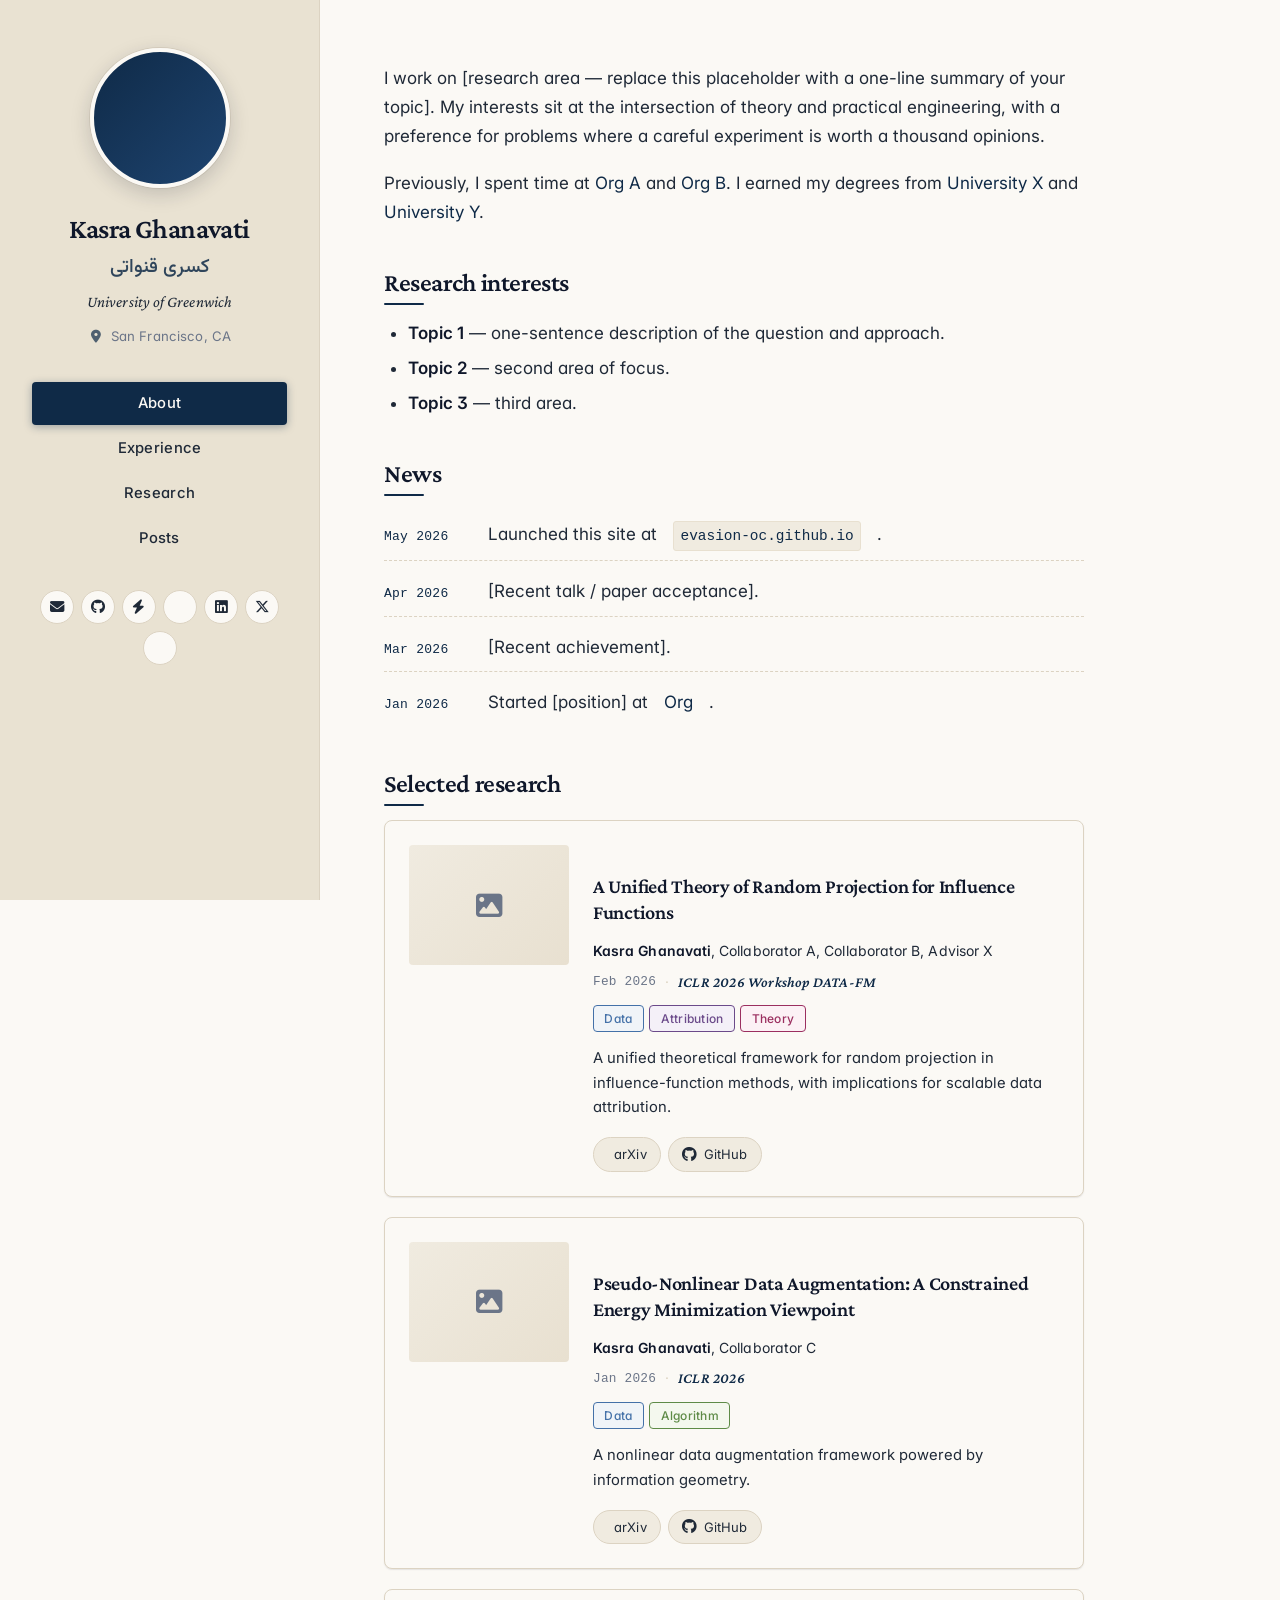
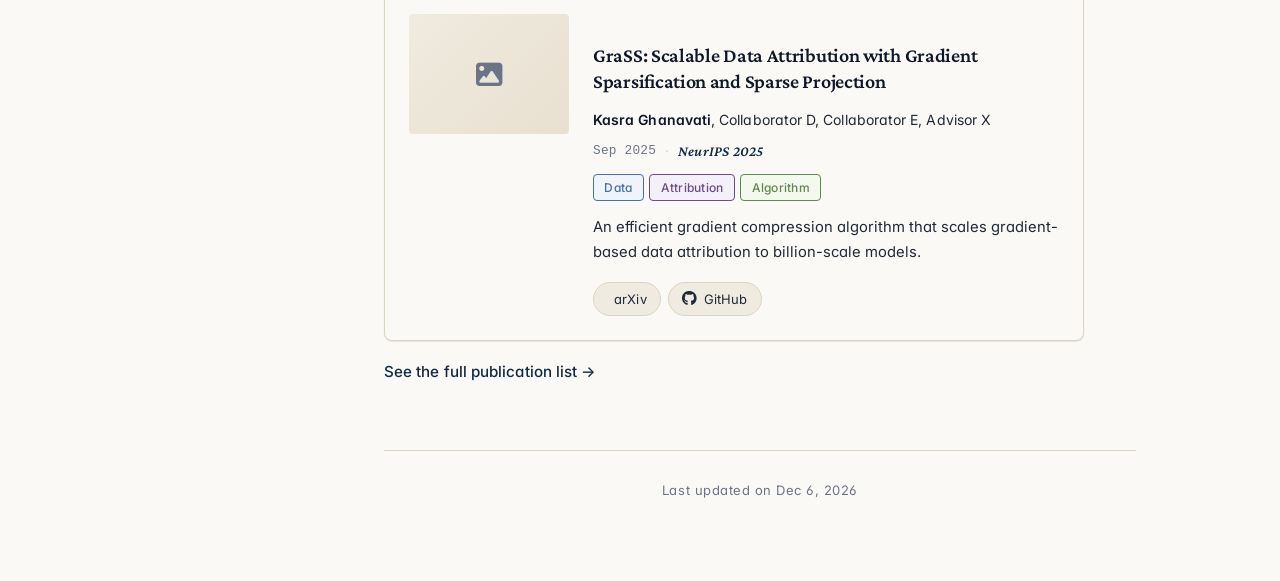
==== commit 2e28a83e: "Make strictly academic: drop dark mode, hero blocks, featured badge, now/photos pages, emoji heading" ====
--- a/index.html
+++ b/index.html
@@ -3,17 +3,17 @@
 <head>
   <meta charset="utf-8" />
   <meta name="viewport" content="width=device-width, initial-scale=1" />
-  <title>Kasra Ghanavati — Research &amp; Engineering</title>
-  <meta name="description" content="Personal academic site of Kasra Ghanavati: research and engineering at the University of Greenwich." />
+  <title>Kasra Ghanavati</title>
+  <meta name="description" content="Personal academic site of Kasra Ghanavati, University of Greenwich." />
   <meta name="author" content="Kasra Ghanavati" />
 
   <meta property="og:type" content="website" />
-  <meta property="og:title" content="Kasra Ghanavati — Research &amp; Engineering" />
+  <meta property="og:title" content="Kasra Ghanavati" />
   <meta property="og:description" content="Personal academic site of Kasra Ghanavati." />
   <meta property="og:url" content="https://evasion-oc.github.io/" />
   <meta property="og:image" content="https://evasion-oc.github.io/assets/img/og-image.svg" />
   <meta name="twitter:card" content="summary_large_image" />
-  <meta name="twitter:title" content="Kasra Ghanavati — Research &amp; Engineering" />
+  <meta name="twitter:title" content="Kasra Ghanavati" />
   <meta name="twitter:description" content="Personal academic site of Kasra Ghanavati." />
   <meta name="twitter:image" content="https://evasion-oc.github.io/assets/img/og-image.svg" />
 
@@ -34,8 +34,8 @@
         <div class="avatar"><img src="assets/img/avatar.png" alt="Kasra Ghanavati" onerror="this.style.display='none'" /></div>
         <h1 class="name">Kasra&nbsp;Ghanavati</h1>
         <p class="name-alt">کسری قنواتی</p>
+        <p class="affiliation">University of Greenwich</p>
         <p class="location"><i class="fas fa-map-marker-alt fa-fw"></i> San Francisco, CA</p>
-        <p class="quote">&ldquo;Curiosity is the spark.&rdquo;</p>
         <nav class="nav">
           <a href="index.html" class="nav-link" aria-current="page">About</a>
           <a href="experience.html" class="nav-link">Experience</a>
@@ -51,66 +51,51 @@
           <a class="contact-item" href="https://twitter.com/yourname" title="X / Twitter" target="_blank" rel="noopener"><i class="fab fa-x-twitter"></i></a>
           <a class="contact-item" href="cv.html" title="CV"><i class="ai ai-cv"></i></a>
         </div>
-        <button id="theme-toggle" class="theme-toggle" aria-label="Toggle dark mode"><i class="fas fa-moon"></i></button>
       </div>
     </aside>
 
     <main class="main" id="main-content">
-      <section class="hero">
-        <p class="eyebrow">Hi, I'm</p>
-        <h1 class="hero-name">Kasra Ghanavati</h1>
-        <p class="hero-role">Researcher · Engineer</p>
-        <p class="hero-tagline">
-          Working at the intersection of <em>computer architecture</em>,
-          <em>performance</em>, and <em>research</em>.
-        </p>
-        <div class="hero-cta">
-          <a href="research.html" class="btn-primary">View research <i class="fas fa-arrow-right"></i></a>
-          <a href="contact.html" class="btn-ghost"><i class="fas fa-envelope"></i> Get in touch</a>
-        </div>
-      </section>
-
       <section class="prose">
         <p>
-          I'm based at the <strong>University of Greenwich</strong>, working on
-          [research area &mdash; replace with your topic]. My interests span
-          theory and practical engineering, with a preference for problems where
-          a careful experiment is worth a thousand opinions.
+          I work on [research area &mdash; replace this placeholder with a one-line
+          summary of your topic]. My interests sit at the intersection of theory
+          and practical engineering, with a preference for problems where a
+          careful experiment is worth a thousand opinions.
         </p>
         <p>
           Previously, I spent time at <a href="#">Org A</a> and <a href="#">Org B</a>.
-          I earned my degrees from <a href="#">University X</a> and <a href="#">University Y</a>.
+          I earned my degrees from <a href="#">University X</a> and
+          <a href="#">University Y</a>.
         </p>
 
-        <h2>🔬 Research interests</h2>
+        <h2>Research interests</h2>
         <ul>
           <li><strong>Topic 1</strong> &mdash; one-sentence description of the question and approach.</li>
           <li><strong>Topic 2</strong> &mdash; second area of focus.</li>
           <li><strong>Topic 3</strong> &mdash; third area.</li>
         </ul>
 
-        <h2>🗞️ News</h2>
+        <h2>News</h2>
         <ul class="news-list">
-          <li><span class="news-date">May 2026</span>Launched this personal site at <code>evasion-oc.github.io</code>.</li>
-          <li><span class="news-date">Apr 2026</span>[Recent achievement / talk / paper acceptance].</li>
+          <li><span class="news-date">May 2026</span>Launched this site at <code>evasion-oc.github.io</code>.</li>
+          <li><span class="news-date">Apr 2026</span>[Recent talk / paper acceptance].</li>
           <li><span class="news-date">Mar 2026</span>[Recent achievement].</li>
           <li><span class="news-date">Jan 2026</span>Started [position] at <a href="#">Org</a>.</li>
         </ul>
 
-        <h2>📄 Selected research</h2>
+        <h2>Selected research</h2>
         <section class="card-grid">
-          <article class="pub-card pub-card-featured fade-in">
-            <span class="featured-badge">Featured</span>
+
+          <article class="pub-card">
             <div class="card-image-col">
-              <div class="card-image placeholder-img" aria-hidden="true">
-                <i class="fas fa-image"></i>
-              </div>
+              <div class="card-image placeholder-img" aria-hidden="true"><i class="fas fa-image"></i></div>
             </div>
             <div class="content-col">
               <h3 class="card-title">A Unified Theory of Random Projection for Influence Functions</h3>
               <p class="authors-row">
                 <span class="author author-me">Kasra Ghanavati</span>,
                 <span class="author">Collaborator A</span>,
+                <span class="author">Collaborator B</span>,
                 <span class="author">Advisor X</span>
               </p>
               <p class="info-line">
@@ -123,28 +108,75 @@
                 <span class="filter-tag tag-purple">Attribution</span>
                 <span class="filter-tag tag-magenta">Theory</span>
               </div>
-              <p class="excerpt">
-                A unified theoretical framework for random projection in influence-function
-                methods, with implications for scalable data attribution.
-              </p>
+              <p class="excerpt">A unified theoretical framework for random projection in influence-function methods, with implications for scalable data attribution.</p>
               <div class="card-links">
                 <a class="btn-ghost" href="#"><i class="ai ai-arxiv"></i> arXiv</a>
                 <a class="btn-ghost" href="#"><i class="fab fa-github"></i> GitHub</a>
               </div>
             </div>
           </article>
+
+          <article class="pub-card">
+            <div class="card-image-col">
+              <div class="card-image placeholder-img" aria-hidden="true"><i class="fas fa-image"></i></div>
+            </div>
+            <div class="content-col">
+              <h3 class="card-title">Pseudo-Nonlinear Data Augmentation: A Constrained Energy Minimization Viewpoint</h3>
+              <p class="authors-row">
+                <span class="author author-me">Kasra Ghanavati</span>,
+                <span class="author">Collaborator C</span>
+              </p>
+              <p class="info-line">
+                <span class="pub-date">Jan 2026</span>
+                <span class="divider">&middot;</span>
+                <span class="pub-venue">ICLR 2026</span>
+              </p>
+              <div class="card-tags">
+                <span class="filter-tag tag-blue">Data</span>
+                <span class="filter-tag tag-green">Algorithm</span>
+              </div>
+              <p class="excerpt">A nonlinear data augmentation framework powered by information geometry.</p>
+              <div class="card-links">
+                <a class="btn-ghost" href="#"><i class="ai ai-arxiv"></i> arXiv</a>
+                <a class="btn-ghost" href="#"><i class="fab fa-github"></i> GitHub</a>
+              </div>
+            </div>
+          </article>
+
+          <article class="pub-card">
+            <div class="card-image-col">
+              <div class="card-image placeholder-img" aria-hidden="true"><i class="fas fa-image"></i></div>
+            </div>
+            <div class="content-col">
+              <h3 class="card-title">GraSS: Scalable Data Attribution with Gradient Sparsification and Sparse Projection</h3>
+              <p class="authors-row">
+                <span class="author author-me">Kasra Ghanavati</span>,
+                <span class="author">Collaborator D</span>,
+                <span class="author">Collaborator E</span>,
+                <span class="author">Advisor X</span>
+              </p>
+              <p class="info-line">
+                <span class="pub-date">Sep 2025</span>
+                <span class="divider">&middot;</span>
+                <span class="pub-venue">NeurIPS 2025</span>
+              </p>
+              <div class="card-tags">
+                <span class="filter-tag tag-blue">Data</span>
+                <span class="filter-tag tag-purple">Attribution</span>
+                <span class="filter-tag tag-green">Algorithm</span>
+              </div>
+              <p class="excerpt">An efficient gradient compression algorithm that scales gradient-based data attribution to billion-scale models.</p>
+              <div class="card-links">
+                <a class="btn-ghost" href="#"><i class="ai ai-arxiv"></i> arXiv</a>
+                <a class="btn-ghost" href="#"><i class="fab fa-github"></i> GitHub</a>
+              </div>
+            </div>
+          </article>
+
         </section>
 
         <p style="margin-top: 1rem;">
-          <a href="research.html" class="more-link">See the full publication list →</a>
-        </p>
-
-        <h2>🔖 Misc</h2>
-        <p>
-          In my spare time: photography 📷, music 🎶, and reading 📚 about
-          economics and history. See what I'm focused on
-          <a href="now.html">right now</a>, or some of my
-          <a href="photos.html">photos</a>.
+          <a href="research.html" class="more-link">See the full publication list &rarr;</a>
         </p>
       </section>
 
--- a/assets/css/style.css
+++ b/assets/css/style.css
@@ -1,5 +1,5 @@
 /* ============================================================
-   Theme tokens — Oxford blue (day) + pbb.sh-inspired dark
+   Theme tokens — Oxford blue + warm cream (single theme)
    ============================================================ */
 :root {
   --font-sans: "Inter", -apple-system, BlinkMacSystemFont, "Segoe UI", Arial,
@@ -11,7 +11,6 @@
   --font-persian: "Vazirmatn", "Geeza Pro", "Iranian Sans", Tahoma,
     var(--font-sans);
 
-  /* Oxford blue + warm cream */
   --color-primary: #0f2a47;
   --color-primary-hover: #1e4470;
   --color-primary-soft: #e2e8f0;
@@ -28,7 +27,6 @@
   --color-border: #dcd3c2;
   --color-border-soft: #e8e0d0;
 
-  /* Tag palette (semantic) */
   --tag-magenta: #9b2f60;     --tag-magenta-bg: #fcf1f5;
   --tag-red: #b83232;         --tag-red-bg: #fcf3f1;
   --tag-volcano: #c5532a;     --tag-volcano-bg: #fdf2eb;
@@ -54,45 +52,6 @@
   --transition-slow: 0.4s cubic-bezier(0.4, 0, 0.2, 1);
 }
 
-/* ===== Dark mode (cream-on-deep-blue editorial) =====
-   Inverts the day relationship: day = blue ink on cream paper,
-   night = cream text on deep-blue paper, with a warm gold accent. */
-:root[data-theme="dark"] {
-  --color-primary: #d4af6a;
-  --color-primary-hover: #e0c082;
-  --color-primary-soft: #2a2418;
-  --color-accent: #d4af6a;
-
-  --color-text: #f0e9dd;
-  --color-heading: #f8f3eb;
-  --color-muted: #a8a092;
-  --color-link: var(--color-primary);
-
-  --color-bg: #0a1828;
-  --color-bg-soft: #11253a;
-  --color-sidebar-bg: #0e1f33;
-  --color-border: #1f3349;
-  --color-border-soft: #182a3c;
-
-  /* Warm-tinted dark tags */
-  --tag-magenta: #e89bc0;     --tag-magenta-bg: rgba(235, 47, 150, 0.12);
-  --tag-red: #e09898;         --tag-red-bg: rgba(245, 34, 45, 0.12);
-  --tag-volcano: #e0a888;     --tag-volcano-bg: rgba(250, 84, 28, 0.12);
-  --tag-orange: #e0b078;      --tag-orange-bg: rgba(250, 140, 22, 0.12);
-  --tag-gold: #d4af6a;        --tag-gold-bg: rgba(250, 173, 20, 0.12);
-  --tag-lime: #c0d488;        --tag-lime-bg: rgba(160, 217, 17, 0.12);
-  --tag-green: #88c898;       --tag-green-bg: rgba(82, 196, 26, 0.12);
-  --tag-cyan: #88c8c8;        --tag-cyan-bg: rgba(19, 194, 194, 0.12);
-  --tag-blue: #9cbce0;        --tag-blue-bg: rgba(24, 144, 255, 0.12);
-  --tag-geekblue: #a8b0e0;    --tag-geekblue-bg: rgba(47, 84, 235, 0.12);
-  --tag-purple: #c0a8d8;      --tag-purple-bg: rgba(114, 46, 209, 0.12);
-
-  --shadow-card: 0 1px 2px rgba(0, 0, 0, 0.45),
-                 0 1px 1px rgba(0, 0, 0, 0.3);
-  --shadow-card-hover: 0 12px 32px rgba(0, 0, 0, 0.6),
-                       0 4px 8px rgba(0, 0, 0, 0.4);
-}
-
 /* ============================================================
    Reset + base
    ============================================================ */
@@ -109,7 +68,6 @@
   font-feature-settings: "kern" 1, "liga" 1, "calt" 1, "ss01" 1, "cv11" 1;
   -webkit-font-smoothing: antialiased;
   -moz-osx-font-smoothing: grayscale;
-  transition: background var(--transition), color var(--transition);
 }
 
 ::selection { background: var(--color-primary); color: var(--color-bg); }
@@ -150,577 +108,7 @@
 }
 
 /* ============================================================
-   Layout
-   ============================================================ */
-.layout-grid {
-  display: grid;
-  grid-template-columns: 320px 1fr;
-  min-height: 100vh;
-}
-
-.sidebar {
-  background: var(--color-sidebar-bg);
-  border-right: 1px solid var(--color-border);
-  position: sticky;
-  top: 0;
-  height: 100vh;
-  overflow-y: auto;
-}
-
-.sidebar::-webkit-scrollbar { width: 6px; }
-.sidebar::-webkit-scrollbar-thumb {
-  background: var(--color-border);
-  border-radius: 3px;
-}
-.sidebar::-webkit-scrollbar-track { background: transparent; }
-
-.sidebar-inner {
-  padding: 3rem 2rem;
-  display: flex;
-  flex-direction: column;
-  align-items: center;
-  text-align: center;
-  gap: 0.65rem;
-}
-
-.main {
-  padding: 4rem 4rem 5rem;
-  max-width: 980px;
-  width: 100%;
-}
-
-/* ============================================================
-   Sidebar elements
-   ============================================================ */
-.avatar {
-  width: 140px;
-  height: 140px;
-  border-radius: 50%;
-  overflow: hidden;
-  background: linear-gradient(135deg, var(--color-primary), var(--color-primary-hover));
-  display: flex;
-  align-items: center;
-  justify-content: center;
-  color: var(--color-bg);
-  font-size: 2.5rem;
-  margin-bottom: 0.75rem;
-  border: 4px solid var(--color-bg);
-  box-shadow: 0 6px 20px color-mix(in srgb, var(--color-heading) 18%, transparent),
-              0 0 0 1px var(--color-border);
-  transition: transform var(--transition-slow);
-}
-.avatar:hover { transform: scale(1.03); }
-.avatar img { width: 100%; height: 100%; object-fit: cover; }
-
-.name {
-  font-family: var(--font-serif);
-  font-size: 1.85rem;
-  font-weight: 600;
-  color: var(--color-heading);
-  letter-spacing: -0.02em;
-  line-height: 1.1;
-  margin-top: 0.25rem;
-}
-
-.name-alt {
-  font-family: var(--font-persian);
-  font-size: 1.35rem;
-  color: var(--color-primary);
-  opacity: 0.85;
-  font-weight: 500;
-  line-height: 1.2;
-  direction: rtl;
-  unicode-bidi: isolate;
-  margin-bottom: 0.25rem;
-}
-
-.location {
-  font-size: 0.875rem;
-  color: var(--color-muted);
-  display: flex;
-  align-items: center;
-  gap: 0.4rem;
-  letter-spacing: 0.01em;
-}
-.location i { color: var(--color-primary); opacity: 0.7; }
-
-.quote {
-  font-family: var(--font-serif);
-  font-style: italic;
-  color: var(--color-muted);
-  font-size: 1rem;
-  margin: 1rem 0 0.5rem;
-  padding: 1rem 0;
-  border-top: 1px solid var(--color-border);
-  border-bottom: 1px solid var(--color-border);
-  width: 100%;
-  letter-spacing: 0.005em;
-}
-
-.nav {
-  display: flex;
-  flex-direction: column;
-  width: 100%;
-  margin-top: 0.75rem;
-  gap: 0.15rem;
-}
-.nav-link {
-  padding: 0.55rem 1rem;
-  border-radius: var(--radius-base);
-  color: var(--color-text);
-  font-weight: 500;
-  font-size: 0.925rem;
-  letter-spacing: 0.02em;
-  transition: background var(--transition), color var(--transition);
-  background-image: none !important;
-  padding-bottom: 0.55rem !important;
-}
-.nav-link:hover {
-  background: var(--color-bg);
-  color: var(--color-primary);
-}
-.nav-link.active,
-.nav-link[aria-current="page"] {
-  background: var(--color-primary);
-  color: var(--color-bg);
-  box-shadow: 0 2px 8px color-mix(in srgb, var(--color-primary) 35%, transparent);
-}
-.nav-link.active:hover,
-.nav-link[aria-current="page"]:hover {
-  color: var(--color-bg);
-  background: var(--color-primary);
-}
-
-.contact-block {
-  display: flex;
-  flex-wrap: wrap;
-  justify-content: center;
-  gap: 0.45rem;
-  margin-top: 1.25rem;
-}
-.contact-item {
-  width: 36px;
-  height: 36px;
-  display: flex;
-  align-items: center;
-  justify-content: center;
-  border-radius: 50%;
-  background: var(--color-bg);
-  color: var(--color-text);
-  border: 1px solid var(--color-border);
-  font-size: 0.95rem;
-  transition: all var(--transition);
-  background-image: none !important;
-  padding: 0 !important;
-}
-.contact-item:hover {
-  color: var(--color-bg);
-  background: var(--color-primary);
-  border-color: var(--color-primary);
-  transform: translateY(-2px);
-  box-shadow: 0 4px 12px color-mix(in srgb, var(--color-primary) 30%, transparent);
-}
-
-.theme-toggle {
-  margin-top: 1rem;
-  width: 38px;
-  height: 38px;
-  border-radius: 50%;
-  border: 1px solid var(--color-border);
-  background: var(--color-bg);
-  color: var(--color-text);
-  cursor: pointer;
-  display: inline-flex;
-  align-items: center;
-  justify-content: center;
-  font-size: 0.95rem;
-  transition: all var(--transition);
-}
-.theme-toggle:hover {
-  color: var(--color-primary);
-  border-color: var(--color-primary);
-  transform: rotate(15deg);
-}
-
-/* ============================================================
-   Prose
-   ============================================================ */
-.prose {
-  max-width: 700px;
-  font-size: 1.0625rem;
-}
-.prose h2 {
-  font-size: 1.75rem;
-  margin: 2.5rem 0 1rem;
-  padding-bottom: 0.25rem;
-  position: relative;
-}
-.prose h2::after {
-  content: "";
-  position: absolute;
-  left: 0;
-  bottom: -2px;
-  width: 2.5rem;
-  height: 2px;
-  background: var(--color-primary);
-  border-radius: 1px;
-}
-.prose h3 {
-  font-size: 1.35rem;
-  margin: 1.75rem 0 0.5rem;
-}
-.prose > p, .prose > ul, .prose > ol { margin-bottom: 1.15rem; }
-.prose ul, .prose ol { margin-left: 1.5rem; }
-.prose ul li, .prose ol li { margin-bottom: 0.4rem; }
-
-.news-list { list-style: none; margin-left: 0 !important; }
-.news-list li {
-  padding: 0.65rem 0;
-  border-bottom: 1px dashed var(--color-border);
-  display: flex;
-  gap: 1rem;
-  align-items: baseline;
-}
-.news-list li:last-child { border-bottom: none; }
-.news-date {
-  font-family: var(--font-mono);
-  font-size: 0.8125rem;
-  color: var(--color-primary);
-  min-width: 6rem;
-  flex-shrink: 0;
-  font-weight: 500;
-  letter-spacing: 0.02em;
-}
-
-/* ============================================================
-   Filter panel
-   ============================================================ */
-.filter-panel {
-  display: flex;
-  align-items: flex-start;
-  gap: 1.5rem;
-  padding: 1.1rem 1.4rem;
-  margin-bottom: 1.75rem;
-  background: var(--color-bg-soft);
-  border: 1px solid var(--color-border);
-  border-radius: var(--radius-card);
-}
-.filter-label {
-  font-weight: 600;
-  color: var(--color-heading);
-  font-size: 0.95rem;
-  flex-shrink: 0;
-  font-family: var(--font-serif);
-  letter-spacing: -0.01em;
-}
-.filter-content {
-  display: flex;
-  flex-wrap: wrap;
-  align-items: center;
-  gap: 0.5rem;
-}
-.filter-row-label {
-  font-size: 0.825rem;
-  color: var(--color-muted);
-  margin-right: 0.25rem;
-  letter-spacing: 0.02em;
-}
-
-/* ============================================================
-   Tags
-   ============================================================ */
-.filter-tag {
-  display: inline-flex;
-  align-items: center;
-  padding: 0.18rem 0.65rem;
-  font-size: 0.75rem;
-  font-weight: 500;
-  border-radius: var(--radius-base);
-  border: 1px solid transparent;
-  background: var(--color-bg);
-  color: var(--color-text);
-  cursor: pointer;
-  font-family: inherit;
-  transition: all var(--transition);
-  line-height: 1.6;
-  letter-spacing: 0.02em;
-  background-image: none !important;
-  padding-bottom: 0.18rem !important;
-}
-button.filter-tag:hover { transform: translateY(-1px); }
-.filter-tag.is-active {
-  box-shadow: 0 0 0 2px var(--color-primary-soft);
-  transform: translateY(-1px);
-}
-
-.tag-magenta  { color: var(--tag-magenta);  background: var(--tag-magenta-bg);  border-color: var(--tag-magenta); }
-.tag-red      { color: var(--tag-red);      background: var(--tag-red-bg);      border-color: var(--tag-red); }
-.tag-volcano  { color: var(--tag-volcano);  background: var(--tag-volcano-bg);  border-color: var(--tag-volcano); }
-.tag-orange   { color: var(--tag-orange);   background: var(--tag-orange-bg);   border-color: var(--tag-orange); }
-.tag-gold     { color: var(--tag-gold);     background: var(--tag-gold-bg);     border-color: var(--tag-gold); }
-.tag-lime     { color: var(--tag-lime);     background: var(--tag-lime-bg);     border-color: var(--tag-lime); }
-.tag-green    { color: var(--tag-green);    background: var(--tag-green-bg);    border-color: var(--tag-green); }
-.tag-cyan     { color: var(--tag-cyan);     background: var(--tag-cyan-bg);     border-color: var(--tag-cyan); }
-.tag-blue     { color: var(--tag-blue);     background: var(--tag-blue-bg);     border-color: var(--tag-blue); }
-.tag-geekblue { color: var(--tag-geekblue); background: var(--tag-geekblue-bg); border-color: var(--tag-geekblue); }
-.tag-purple   { color: var(--tag-purple);   background: var(--tag-purple-bg);   border-color: var(--tag-purple); }
-
-/* ============================================================
-   Publication cards
-   ============================================================ */
-.card-grid {
-  display: flex;
-  flex-direction: column;
-  gap: 1.25rem;
-}
-
-.pub-card {
-  display: grid;
-  grid-template-columns: 170px 1fr;
-  gap: 1.5rem;
-  padding: 1.5rem;
-  background: var(--color-bg);
-  border: 1px solid var(--color-border);
-  border-radius: var(--radius-card);
-  box-shadow: var(--shadow-card);
-  transition: box-shadow var(--transition), transform var(--transition),
-              border-color var(--transition);
-  position: relative;
-  overflow: hidden;
-}
-.pub-card::before {
-  content: "";
-  position: absolute;
-  left: 0;
-  top: 0;
-  bottom: 0;
-  width: 3px;
-  background: transparent;
-  transition: background var(--transition);
-}
-.pub-card:hover {
-  box-shadow: var(--shadow-card-hover);
-  border-color: var(--color-primary);
-  transform: translateY(-2px);
-}
-.pub-card:hover::before { background: var(--color-primary); }
-.pub-card.is-hidden { display: none; }
-
-.card-image-col { display: flex; align-items: flex-start; }
-.card-image {
-  width: 100%;
-  aspect-ratio: 4 / 3;
-  border-radius: var(--radius-base);
-  overflow: hidden;
-  background: var(--color-bg-soft);
-  display: flex;
-  align-items: center;
-  justify-content: center;
-}
-.card-image img { width: 100%; height: 100%; object-fit: cover; }
-.placeholder-img {
-  color: var(--color-muted);
-  font-size: 1.75rem;
-  background: linear-gradient(135deg, var(--color-bg-soft), var(--color-border-soft));
-}
-
-.content-col { display: flex; flex-direction: column; gap: 0.45rem; }
-
-.card-title {
-  font-family: var(--font-serif);
-  font-size: 1.25rem;
-  font-weight: 600;
-  color: var(--color-heading);
-  line-height: 1.3;
-  letter-spacing: -0.015em;
-}
-.card-title a {
-  color: inherit;
-  background: none;
-  padding: 0;
-}
-.card-title a:hover { color: var(--color-primary); }
-
-.authors-row {
-  font-size: 0.875rem;
-  color: var(--color-text);
-  line-height: 1.6;
-  letter-spacing: 0.005em;
-}
-.author-me { font-weight: 600; color: var(--color-heading); }
-.author-hidden { display: none; }
-.authors-ellipsis { color: var(--color-muted); }
-
-.info-line {
-  font-size: 0.85rem;
-  color: var(--color-muted);
-  display: flex;
-  align-items: center;
-  gap: 0.55rem;
-  flex-wrap: wrap;
-  letter-spacing: 0.015em;
-}
-.pub-venue {
-  font-weight: 600;
-  color: var(--color-primary);
-  font-family: var(--font-serif);
-  font-style: italic;
-  font-size: 0.925rem;
-}
-.divider { color: var(--color-border); }
-.pub-date {
-  font-family: var(--font-mono);
-  font-size: 0.8rem;
-}
-
-.card-tags {
-  display: flex;
-  flex-wrap: wrap;
-  gap: 0.35rem;
-  margin: 0.2rem 0;
-}
-.card-tags .filter-tag { cursor: default; }
-
-.excerpt {
-  font-size: 0.9375rem;
-  color: var(--color-text);
-  margin-top: 0.25rem;
-  line-height: 1.65;
-}
-
-.card-links {
-  display: flex;
-  flex-wrap: wrap;
-  gap: 0.4rem;
-  margin-top: 0.65rem;
-}
-.btn-ghost {
-  display: inline-flex;
-  align-items: center;
-  gap: 0.4rem;
-  padding: 0.32rem 0.85rem;
-  border-radius: var(--radius-pill);
-  font-size: 0.8125rem;
-  color: var(--color-text);
-  background: var(--color-bg-soft);
-  border: 1px solid var(--color-border);
-  transition: all var(--transition);
-  background-image: none !important;
-  padding-bottom: 0.32rem !important;
-  letter-spacing: 0.01em;
-}
-.btn-ghost:hover {
-  color: var(--color-bg);
-  background: var(--color-primary);
-  border-color: var(--color-primary);
-  transform: translateY(-1px);
-  box-shadow: 0 4px 10px color-mix(in srgb, var(--color-primary) 25%, transparent);
-}
-.btn-ghost i { font-size: 0.95rem; }
-
-/* ============================================================
-   Contact form
-   ============================================================ */
-.contact-page { max-width: 640px; }
-
-.contact-form {
-  display: flex;
-  flex-direction: column;
-  gap: 1.1rem;
-  margin-top: 1.25rem;
-  padding: 2rem;
-  background: var(--color-bg-soft);
-  border: 1px solid var(--color-border);
-  border-radius: var(--radius-card);
-  box-shadow: var(--shadow-card);
-}
-.form-row { display: flex; flex-direction: column; gap: 0.4rem; }
-.form-row label {
-  font-size: 0.8125rem;
-  font-weight: 600;
-  color: var(--color-heading);
-  letter-spacing: 0.04em;
-  text-transform: uppercase;
-}
-.form-row input,
-.form-row textarea {
-  font: inherit;
-  font-size: 0.9375rem;
-  padding: 0.7rem 0.85rem;
-  border: 1px solid var(--color-border);
-  border-radius: var(--radius-base);
-  background: var(--color-bg);
-  color: var(--color-text);
-  transition: border-color var(--transition), box-shadow var(--transition);
-}
-.form-row input:focus,
-.form-row textarea:focus {
-  outline: none;
-  border-color: var(--color-primary);
-  box-shadow: 0 0 0 3px var(--color-primary-soft);
-}
-.form-row textarea {
-  resize: vertical;
-  min-height: 8rem;
-  font-family: inherit;
-  line-height: 1.6;
-}
-
-.form-actions {
-  display: flex;
-  align-items: center;
-  gap: 0.85rem;
-  margin-top: 0.25rem;
-}
-
-.btn-primary {
-  display: inline-flex;
-  align-items: center;
-  gap: 0.45rem;
-  padding: 0.65rem 1.4rem;
-  border-radius: var(--radius-base);
-  border: 1px solid var(--color-primary);
-  background: var(--color-primary);
-  color: var(--color-bg);
-  font-family: inherit;
-  font-size: 0.9375rem;
-  font-weight: 500;
-  letter-spacing: 0.02em;
-  cursor: pointer;
-  transition: all var(--transition);
-  box-shadow: 0 2px 8px color-mix(in srgb, var(--color-primary) 25%, transparent);
-}
-.btn-primary:hover {
-  background: var(--color-primary-hover);
-  border-color: var(--color-primary-hover);
-  transform: translateY(-1px);
-  box-shadow: 0 6px 16px color-mix(in srgb, var(--color-primary) 35%, transparent);
-}
-.btn-primary:disabled {
-  opacity: 0.6;
-  cursor: not-allowed;
-  transform: none;
-}
-
-.form-status {
-  font-size: 0.875rem;
-  color: var(--color-muted);
-}
-.form-status.is-success { color: var(--tag-green); }
-.form-status.is-error { color: var(--tag-red); }
-
-.form-help {
-  margin-top: 1.25rem;
-  font-size: 0.825rem;
-  color: var(--color-muted);
-  display: flex;
-  align-items: center;
-  gap: 0.4rem;
-}
-.form-help i { color: var(--color-primary); opacity: 0.7; }
-
-/* ============================================================
-   Skip-to-content (accessibility)
+   Skip link (accessibility)
    ============================================================ */
 .skip-link {
   position: absolute;
@@ -755,149 +143,446 @@
 }
 
 /* ============================================================
-   Hero block (top of about / overclocking / 404 / cv)
-   ============================================================ */
-.hero {
-  padding: 0.5rem 0 2.25rem;
-  margin-bottom: 1.5rem;
-  border-bottom: 1px solid var(--color-border);
-}
-.eyebrow {
+   Layout
+   ============================================================ */
+.layout-grid {
+  display: grid;
+  grid-template-columns: 320px 1fr;
+  min-height: 100vh;
+}
+
+.sidebar {
+  background: var(--color-sidebar-bg);
+  border-right: 1px solid var(--color-border);
+  position: sticky;
+  top: 0;
+  height: 100vh;
+  overflow-y: auto;
+}
+
+.sidebar::-webkit-scrollbar { width: 6px; }
+.sidebar::-webkit-scrollbar-thumb {
+  background: var(--color-border);
+  border-radius: 3px;
+}
+.sidebar::-webkit-scrollbar-track { background: transparent; }
+
+.sidebar-inner {
+  padding: 3rem 2rem;
+  display: flex;
+  flex-direction: column;
+  align-items: center;
+  text-align: center;
+  gap: 0.65rem;
+}
+
+.main {
+  padding: 4rem 4rem 5rem;
+  max-width: 880px;
+  width: 100%;
+}
+
+/* ============================================================
+   Sidebar elements
+   ============================================================ */
+.avatar {
+  width: 140px;
+  height: 140px;
+  border-radius: 50%;
+  overflow: hidden;
+  background: linear-gradient(135deg, var(--color-primary), var(--color-primary-hover));
+  display: flex;
+  align-items: center;
+  justify-content: center;
+  color: var(--color-bg);
+  font-size: 2.5rem;
+  margin-bottom: 0.75rem;
+  border: 4px solid var(--color-bg);
+  box-shadow: 0 6px 20px color-mix(in srgb, var(--color-heading) 18%, transparent),
+              0 0 0 1px var(--color-border);
+}
+.avatar img { width: 100%; height: 100%; object-fit: cover; }
+
+.name {
+  font-family: var(--font-serif);
+  font-size: 1.75rem;
+  font-weight: 600;
+  color: var(--color-heading);
+  letter-spacing: -0.02em;
+  line-height: 1.1;
+  margin-top: 0.25rem;
+}
+
+.name-alt {
+  font-family: var(--font-persian);
+  font-size: 1.2rem;
+  color: var(--color-primary);
+  opacity: 0.85;
+  font-weight: 500;
+  line-height: 1.2;
+  direction: rtl;
+  unicode-bidi: isolate;
+}
+
+.affiliation {
+  font-family: var(--font-serif);
+  font-size: 1rem;
+  font-style: italic;
+  color: var(--color-text);
+  letter-spacing: 0.005em;
+  line-height: 1.35;
+  margin-top: 0.15rem;
+}
+
+.location {
+  font-size: 0.825rem;
+  color: var(--color-muted);
+  display: flex;
+  align-items: center;
+  gap: 0.4rem;
+  letter-spacing: 0.01em;
+  margin-top: 0.1rem;
+}
+.location i { color: var(--color-primary); opacity: 0.7; }
+
+.nav {
+  display: flex;
+  flex-direction: column;
+  width: 100%;
+  margin-top: 1.5rem;
+  gap: 0.15rem;
+}
+.nav-link {
+  padding: 0.55rem 1rem;
+  border-radius: var(--radius-base);
+  color: var(--color-text);
+  font-weight: 500;
+  font-size: 0.925rem;
+  letter-spacing: 0.02em;
+  transition: background var(--transition), color var(--transition);
+  background-image: none !important;
+  padding-bottom: 0.55rem !important;
+}
+.nav-link:hover {
+  background: var(--color-bg);
+  color: var(--color-primary);
+}
+.nav-link[aria-current="page"] {
+  background: var(--color-primary);
+  color: var(--color-bg);
+  box-shadow: 0 2px 8px color-mix(in srgb, var(--color-primary) 35%, transparent);
+}
+.nav-link[aria-current="page"]:hover {
+  color: var(--color-bg);
+  background: var(--color-primary);
+}
+
+.contact-block {
+  display: flex;
+  flex-wrap: wrap;
+  justify-content: center;
+  gap: 0.45rem;
+  margin-top: 1.25rem;
+}
+.contact-item {
+  width: 34px;
+  height: 34px;
+  display: flex;
+  align-items: center;
+  justify-content: center;
+  border-radius: 50%;
+  background: var(--color-bg);
+  color: var(--color-text);
+  border: 1px solid var(--color-border);
+  font-size: 0.9rem;
+  transition: all var(--transition);
+  background-image: none !important;
+  padding: 0 !important;
+}
+.contact-item:hover {
+  color: var(--color-bg);
+  background: var(--color-primary);
+  border-color: var(--color-primary);
+  transform: translateY(-2px);
+  box-shadow: 0 4px 12px color-mix(in srgb, var(--color-primary) 30%, transparent);
+}
+
+/* ============================================================
+   Prose
+   ============================================================ */
+.prose {
+  max-width: 700px;
+  font-size: 1.0625rem;
+}
+.prose h2 {
+  font-size: 1.6rem;
+  margin: 2.5rem 0 1rem;
+  padding-bottom: 0.25rem;
+  position: relative;
+}
+.prose h2:first-child { margin-top: 0; }
+.prose h2::after {
+  content: "";
+  position: absolute;
+  left: 0;
+  bottom: -2px;
+  width: 2.5rem;
+  height: 2px;
+  background: var(--color-primary);
+  border-radius: 1px;
+}
+.prose h3 {
+  font-size: 1.25rem;
+  margin: 1.75rem 0 0.5rem;
+}
+.prose > p, .prose > ul, .prose > ol { margin-bottom: 1.15rem; }
+.prose ul, .prose ol { margin-left: 1.5rem; }
+.prose ul li, .prose ol li { margin-bottom: 0.4rem; }
+
+.news-list { list-style: none; margin-left: 0 !important; }
+.news-list li {
+  padding: 0.6rem 0;
+  border-bottom: 1px dashed var(--color-border);
+  display: flex;
+  gap: 1rem;
+  align-items: baseline;
+}
+.news-list li:last-child { border-bottom: none; }
+.news-date {
   font-family: var(--font-mono);
   font-size: 0.8125rem;
-  text-transform: uppercase;
-  letter-spacing: 0.18em;
-  color: var(--color-primary);
-  margin-bottom: 0.65rem;
-  opacity: 0.85;
-}
-.hero-name {
+  color: var(--color-primary);
+  min-width: 5.5rem;
+  flex-shrink: 0;
+  font-weight: 500;
+  letter-spacing: 0.02em;
+}
+
+/* ============================================================
+   Filter panel
+   ============================================================ */
+.filter-panel {
+  display: flex;
+  align-items: flex-start;
+  gap: 1.5rem;
+  padding: 1.1rem 1.4rem;
+  margin-bottom: 1.75rem;
+  background: var(--color-bg-soft);
+  border: 1px solid var(--color-border);
+  border-radius: var(--radius-card);
+}
+.filter-label {
+  font-weight: 600;
+  color: var(--color-heading);
+  font-size: 0.95rem;
+  flex-shrink: 0;
   font-family: var(--font-serif);
-  font-size: 3rem;
-  font-weight: 700;
-  letter-spacing: -0.03em;
-  line-height: 1.05;
-  color: var(--color-heading);
-  margin-bottom: 0.5rem;
-}
-.hero-role {
-  font-family: var(--font-serif);
-  font-size: 1.3rem;
-  font-style: italic;
-  color: var(--color-primary);
-  margin-bottom: 1rem;
-  letter-spacing: 0.005em;
-}
-.hero-tagline {
-  font-size: 1.0625rem;
-  color: var(--color-text);
-  max-width: 620px;
-  margin-bottom: 1.5rem;
-  line-height: 1.65;
-}
-.hero-cta {
+  letter-spacing: -0.01em;
+}
+.filter-content {
   display: flex;
   flex-wrap: wrap;
-  gap: 0.65rem;
-  margin-top: 0.25rem;
-}
-.error-code {
-  font-family: var(--font-serif) !important;
-  font-size: 5.5rem !important;
-  text-transform: none !important;
-  letter-spacing: -0.05em !important;
-  color: var(--color-primary);
-  opacity: 0.25 !important;
-  line-height: 0.9 !important;
-  margin-bottom: 0.25rem !important;
-  font-weight: 700;
-}
-
-/* ============================================================
-   Featured publication card
-   ============================================================ */
-.pub-card-featured {
-  background: linear-gradient(135deg, var(--color-bg-soft), var(--color-bg));
-  border: 1px solid var(--color-primary);
-  position: relative;
-}
-.pub-card-featured::before {
-  background: var(--color-primary) !important;
-  width: 4px !important;
-}
-.featured-badge {
-  position: absolute;
-  top: 1rem;
-  right: 1rem;
-  font-size: 0.68rem;
-  font-weight: 700;
-  text-transform: uppercase;
-  letter-spacing: 0.12em;
-  padding: 0.25rem 0.65rem;
-  background: var(--color-primary);
-  color: var(--color-bg);
-  border-radius: var(--radius-pill);
-  font-family: var(--font-mono);
-  z-index: 1;
-}
-
-/* ============================================================
-   Stats grid (overclocking page, home teaser)
-   ============================================================ */
-.stats-grid {
+  align-items: center;
+  gap: 0.5rem;
+}
+.filter-row-label {
+  font-size: 0.825rem;
+  color: var(--color-muted);
+  margin-right: 0.25rem;
+  letter-spacing: 0.02em;
+}
+
+/* ============================================================
+   Tags
+   ============================================================ */
+.filter-tag {
+  display: inline-flex;
+  align-items: center;
+  padding: 0.18rem 0.65rem;
+  font-size: 0.75rem;
+  font-weight: 500;
+  border-radius: var(--radius-base);
+  border: 1px solid transparent;
+  background: var(--color-bg);
+  color: var(--color-text);
+  cursor: pointer;
+  font-family: inherit;
+  transition: all var(--transition);
+  line-height: 1.6;
+  letter-spacing: 0.02em;
+  background-image: none !important;
+  padding-bottom: 0.18rem !important;
+}
+button.filter-tag:hover { transform: translateY(-1px); }
+.filter-tag.is-active {
+  box-shadow: 0 0 0 2px var(--color-primary-soft);
+  transform: translateY(-1px);
+}
+
+.tag-magenta  { color: var(--tag-magenta);  background: var(--tag-magenta-bg);  border-color: var(--tag-magenta); }
+.tag-red      { color: var(--tag-red);      background: var(--tag-red-bg);      border-color: var(--tag-red); }
+.tag-volcano  { color: var(--tag-volcano);  background: var(--tag-volcano-bg);  border-color: var(--tag-volcano); }
+.tag-orange   { color: var(--tag-orange);   background: var(--tag-orange-bg);   border-color: var(--tag-orange); }
+.tag-gold     { color: var(--tag-gold);     background: var(--tag-gold-bg);     border-color: var(--tag-gold); }
+.tag-lime     { color: var(--tag-lime);     background: var(--tag-lime-bg);     border-color: var(--tag-lime); }
+.tag-green    { color: var(--tag-green);    background: var(--tag-green-bg);    border-color: var(--tag-green); }
+.tag-cyan     { color: var(--tag-cyan);     background: var(--tag-cyan-bg);     border-color: var(--tag-cyan); }
+.tag-blue     { color: var(--tag-blue);     background: var(--tag-blue-bg);     border-color: var(--tag-blue); }
+.tag-geekblue { color: var(--tag-geekblue); background: var(--tag-geekblue-bg); border-color: var(--tag-geekblue); }
+.tag-purple   { color: var(--tag-purple);   background: var(--tag-purple-bg);   border-color: var(--tag-purple); }
+
+/* ============================================================
+   Publication cards
+   ============================================================ */
+.card-grid {
+  display: flex;
+  flex-direction: column;
+  gap: 1.25rem;
+}
+
+.pub-card {
   display: grid;
-  grid-template-columns: repeat(auto-fill, minmax(180px, 1fr));
-  gap: 0.85rem;
-  margin: 1.25rem 0 2rem;
-}
-.stat-card {
-  background: var(--color-bg-soft);
+  grid-template-columns: 160px 1fr;
+  gap: 1.5rem;
+  padding: 1.5rem;
+  background: var(--color-bg);
   border: 1px solid var(--color-border);
   border-radius: var(--radius-card);
-  padding: 1.1rem 1rem;
-  text-align: center;
-  transition: all var(--transition);
+  box-shadow: var(--shadow-card);
+  transition: box-shadow var(--transition), transform var(--transition),
+              border-color var(--transition);
   position: relative;
   overflow: hidden;
 }
-.stat-card::before {
+.pub-card::before {
   content: "";
   position: absolute;
-  left: 0; top: 0; bottom: 0;
+  left: 0;
+  top: 0;
+  bottom: 0;
   width: 3px;
+  background: transparent;
+  transition: background var(--transition);
+}
+.pub-card:hover {
+  box-shadow: var(--shadow-card-hover);
+  border-color: var(--color-primary);
+  transform: translateY(-2px);
+}
+.pub-card:hover::before { background: var(--color-primary); }
+.pub-card.is-hidden { display: none; }
+
+.card-image-col { display: flex; align-items: flex-start; }
+.card-image {
+  width: 100%;
+  aspect-ratio: 4 / 3;
+  border-radius: var(--radius-base);
+  overflow: hidden;
+  background: var(--color-bg-soft);
+  display: flex;
+  align-items: center;
+  justify-content: center;
+}
+.card-image img { width: 100%; height: 100%; object-fit: cover; }
+.placeholder-img {
+  color: var(--color-muted);
+  font-size: 1.65rem;
+  background: linear-gradient(135deg, var(--color-bg-soft), var(--color-border-soft));
+}
+
+.content-col { display: flex; flex-direction: column; gap: 0.45rem; }
+
+.card-title {
+  font-family: var(--font-serif);
+  font-size: 1.2rem;
+  font-weight: 600;
+  color: var(--color-heading);
+  line-height: 1.3;
+  letter-spacing: -0.015em;
+}
+.card-title a {
+  color: inherit;
+  background: none;
+  padding: 0;
+}
+.card-title a:hover { color: var(--color-primary); }
+
+.authors-row {
+  font-size: 0.875rem;
+  color: var(--color-text);
+  line-height: 1.6;
+  letter-spacing: 0.005em;
+}
+.author-me { font-weight: 600; color: var(--color-heading); }
+.author-hidden { display: none; }
+.authors-ellipsis { color: var(--color-muted); }
+
+.info-line {
+  font-size: 0.85rem;
+  color: var(--color-muted);
+  display: flex;
+  align-items: center;
+  gap: 0.55rem;
+  flex-wrap: wrap;
+  letter-spacing: 0.015em;
+}
+.pub-venue {
+  font-weight: 600;
+  color: var(--color-primary);
+  font-family: var(--font-serif);
+  font-style: italic;
+  font-size: 0.925rem;
+}
+.divider { color: var(--color-border); }
+.pub-date {
+  font-family: var(--font-mono);
+  font-size: 0.8rem;
+}
+
+.card-tags {
+  display: flex;
+  flex-wrap: wrap;
+  gap: 0.35rem;
+  margin: 0.2rem 0;
+}
+.card-tags .filter-tag { cursor: default; }
+
+.excerpt {
+  font-size: 0.925rem;
+  color: var(--color-text);
+  margin-top: 0.25rem;
+  line-height: 1.65;
+}
+
+.card-links {
+  display: flex;
+  flex-wrap: wrap;
+  gap: 0.4rem;
+  margin-top: 0.65rem;
+}
+.btn-ghost {
+  display: inline-flex;
+  align-items: center;
+  gap: 0.4rem;
+  padding: 0.32rem 0.85rem;
+  border-radius: var(--radius-pill);
+  font-size: 0.8125rem;
+  color: var(--color-text);
+  background: var(--color-bg-soft);
+  border: 1px solid var(--color-border);
+  transition: all var(--transition);
+  background-image: none !important;
+  padding-bottom: 0.32rem !important;
+  letter-spacing: 0.01em;
+}
+.btn-ghost:hover {
+  color: var(--color-bg);
   background: var(--color-primary);
-  opacity: 0;
-  transition: opacity var(--transition);
-}
-.stat-card:hover {
-  transform: translateY(-2px);
   border-color: var(--color-primary);
-  box-shadow: var(--shadow-card-hover);
-}
-.stat-card:hover::before { opacity: 1; }
-.stat-value {
-  font-family: var(--font-serif);
-  font-size: 1.85rem;
-  font-weight: 700;
-  color: var(--color-primary);
-  line-height: 1.1;
-  margin-bottom: 0.3rem;
-  letter-spacing: -0.02em;
-}
-.stat-label {
-  font-size: 0.875rem;
-  font-weight: 500;
-  color: var(--color-heading);
-  margin-bottom: 0.15rem;
-  letter-spacing: 0.01em;
-}
-.stat-context {
-  font-size: 0.72rem;
-  color: var(--color-muted);
-  font-family: var(--font-mono);
-  letter-spacing: 0.04em;
-  text-transform: uppercase;
-}
+  transform: translateY(-1px);
+  box-shadow: 0 4px 10px color-mix(in srgb, var(--color-primary) 25%, transparent);
+}
+.btn-ghost i { font-size: 0.95rem; }
 
 /* ============================================================
    Year header (research page)
@@ -908,7 +593,7 @@
   gap: 0.75rem;
   margin: 2rem 0 0.85rem;
   font-family: var(--font-serif);
-  font-size: 1.65rem;
+  font-size: 1.5rem;
   font-weight: 600;
   color: var(--color-heading);
   letter-spacing: -0.015em;
@@ -1006,23 +691,7 @@
 }
 
 /* ============================================================
-   Fade-in on scroll (respects prefers-reduced-motion)
-   ============================================================ */
-.fade-in {
-  opacity: 0;
-  transform: translateY(18px);
-  transition: opacity 0.65s ease-out, transform 0.65s ease-out;
-}
-.fade-in.is-visible {
-  opacity: 1;
-  transform: translateY(0);
-}
-@media (prefers-reduced-motion: reduce) {
-  .fade-in { opacity: 1; transform: none; transition: none; }
-}
-
-/* ============================================================
-   "More" link
+   More link
    ============================================================ */
 .more-link {
   font-weight: 500;
@@ -1032,33 +701,105 @@
 }
 
 /* ============================================================
-   Photo grid (photos.html)
-   ============================================================ */
-.photo-grid {
-  display: grid;
-  grid-template-columns: repeat(auto-fill, minmax(220px, 1fr));
-  gap: 1rem;
-  margin: 1.5rem 0;
-}
-.photo-cell {
+   Contact form
+   ============================================================ */
+.contact-page { max-width: 640px; }
+
+.contact-form {
+  display: flex;
+  flex-direction: column;
+  gap: 1.1rem;
+  margin-top: 1.25rem;
+  padding: 2rem;
+  background: var(--color-bg-soft);
+  border: 1px solid var(--color-border);
+  border-radius: var(--radius-card);
+  box-shadow: var(--shadow-card);
+}
+.form-row { display: flex; flex-direction: column; gap: 0.4rem; }
+.form-row label {
+  font-size: 0.8125rem;
+  font-weight: 600;
+  color: var(--color-heading);
+  letter-spacing: 0.04em;
+  text-transform: uppercase;
+}
+.form-row input,
+.form-row textarea {
+  font: inherit;
+  font-size: 0.9375rem;
+  padding: 0.7rem 0.85rem;
+  border: 1px solid var(--color-border);
+  border-radius: var(--radius-base);
   background: var(--color-bg);
-  border: 1px solid var(--color-border);
-  border-radius: var(--radius-card);
-  overflow: hidden;
+  color: var(--color-text);
+  transition: border-color var(--transition), box-shadow var(--transition);
+}
+.form-row input:focus,
+.form-row textarea:focus {
+  outline: none;
+  border-color: var(--color-primary);
+  box-shadow: 0 0 0 3px var(--color-primary-soft);
+}
+.form-row textarea {
+  resize: vertical;
+  min-height: 8rem;
+  font-family: inherit;
+  line-height: 1.6;
+}
+
+.form-actions {
+  display: flex;
+  align-items: center;
+  gap: 0.85rem;
+  margin-top: 0.25rem;
+}
+
+.btn-primary {
+  display: inline-flex;
+  align-items: center;
+  gap: 0.45rem;
+  padding: 0.65rem 1.4rem;
+  border-radius: var(--radius-base);
+  border: 1px solid var(--color-primary);
+  background: var(--color-primary);
+  color: var(--color-bg);
+  font-family: inherit;
+  font-size: 0.9375rem;
+  font-weight: 500;
+  letter-spacing: 0.02em;
+  cursor: pointer;
   transition: all var(--transition);
-}
-.photo-cell:hover {
-  transform: translateY(-2px);
-  box-shadow: var(--shadow-card-hover);
-  border-color: var(--color-primary);
-}
-.photo-cell .card-image { aspect-ratio: 1; border-radius: 0; }
-.photo-cell figcaption {
-  padding: 0.65rem 0.9rem;
-  font-size: 0.8125rem;
+  box-shadow: 0 2px 8px color-mix(in srgb, var(--color-primary) 25%, transparent);
+}
+.btn-primary:hover {
+  background: var(--color-primary-hover);
+  border-color: var(--color-primary-hover);
+  transform: translateY(-1px);
+  box-shadow: 0 6px 16px color-mix(in srgb, var(--color-primary) 35%, transparent);
+}
+.btn-primary:disabled {
+  opacity: 0.6;
+  cursor: not-allowed;
+  transform: none;
+}
+
+.form-status {
+  font-size: 0.875rem;
   color: var(--color-muted);
-  letter-spacing: 0.01em;
-}
+}
+.form-status.is-success { color: var(--tag-green); }
+.form-status.is-error { color: var(--tag-red); }
+
+.form-help {
+  margin-top: 1.25rem;
+  font-size: 0.825rem;
+  color: var(--color-muted);
+  display: flex;
+  align-items: center;
+  gap: 0.4rem;
+}
+.form-help i { color: var(--color-primary); opacity: 0.7; }
 
 /* ============================================================
    CV embed
@@ -1089,6 +830,27 @@
   margin-left: auto;
   margin-right: auto;
 }
+
+/* ============================================================
+   404 page
+   ============================================================ */
+.not-found {
+  text-align: center;
+  padding-top: 5rem;
+}
+.not-found .error-num {
+  font-family: var(--font-serif);
+  font-size: 6rem;
+  font-weight: 700;
+  line-height: 1;
+  color: var(--color-primary);
+  opacity: 0.2;
+  letter-spacing: -0.05em;
+  margin-bottom: 1rem;
+}
+.not-found h2 { font-size: 1.75rem; margin-bottom: 0.75rem; }
+.not-found h2::after { display: none; }
+.not-found p { color: var(--color-muted); margin-bottom: 1.5rem; }
 
 /* ============================================================
    Footer
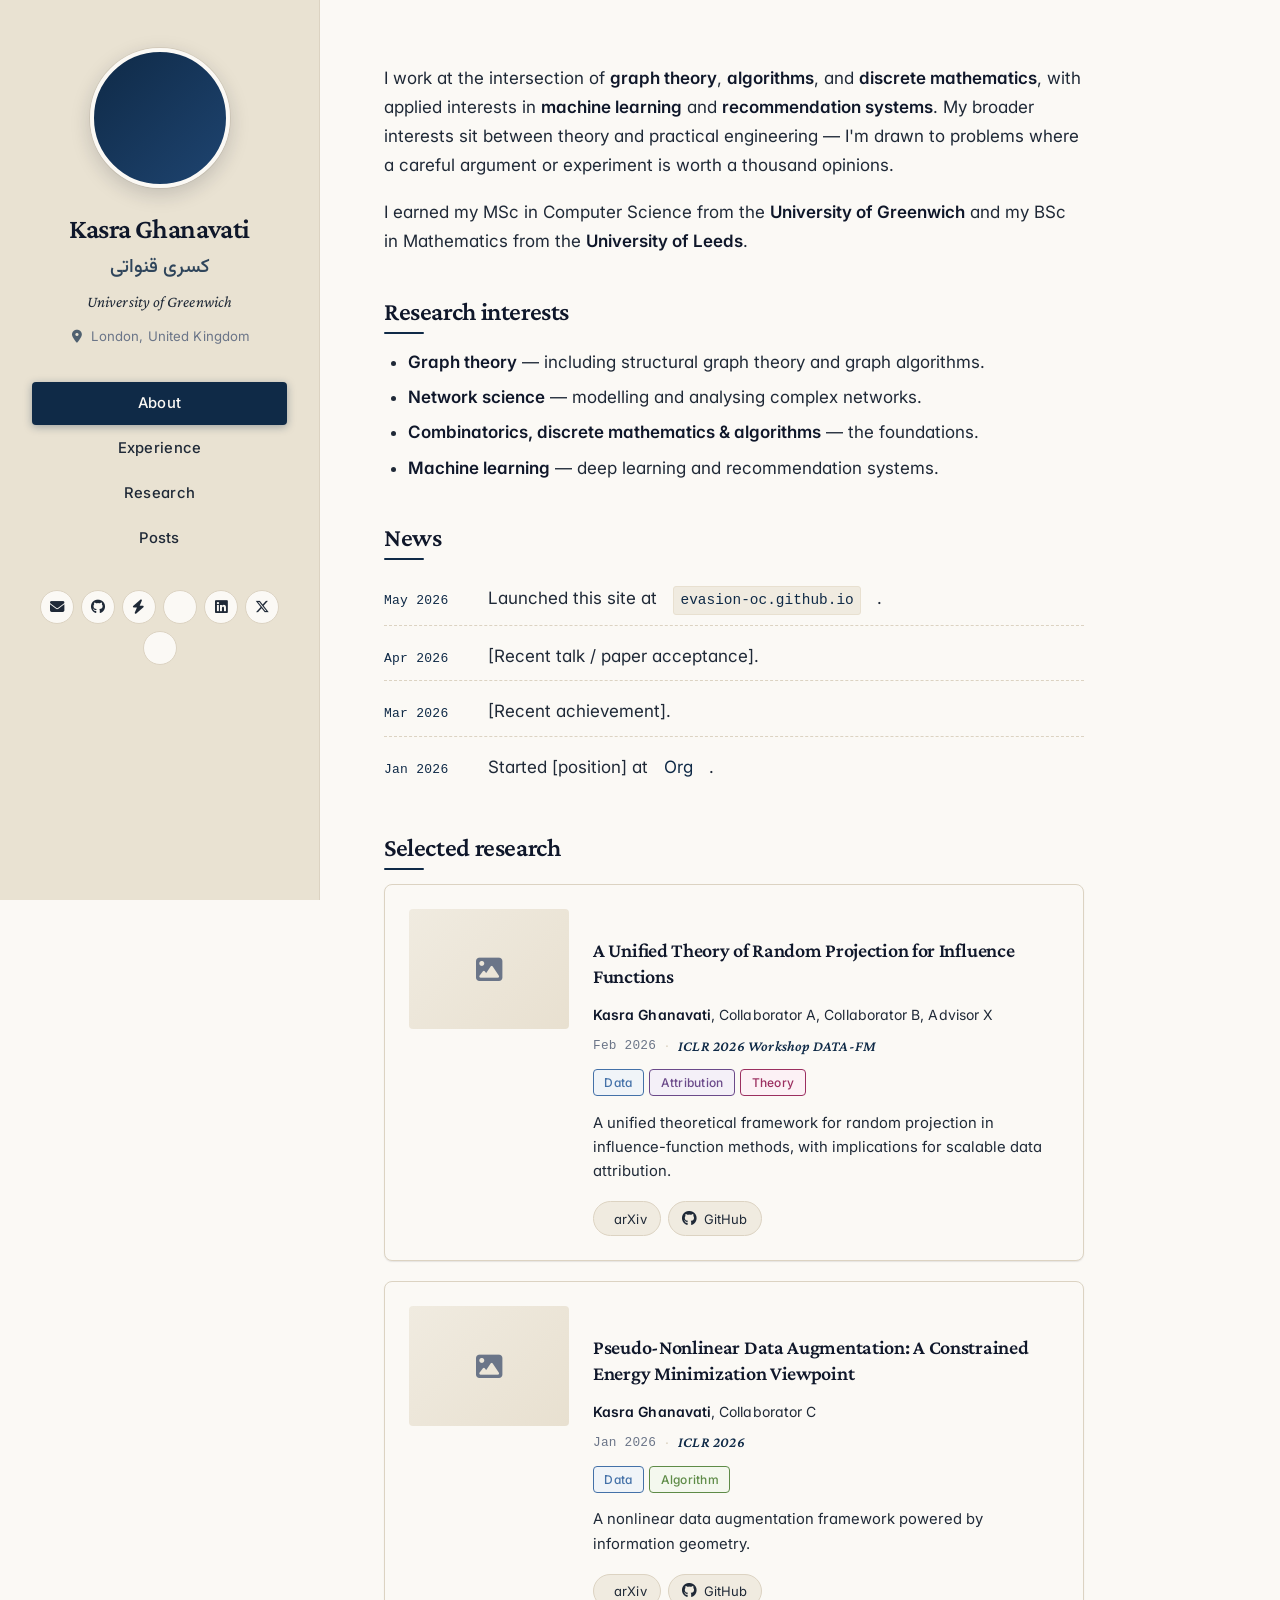
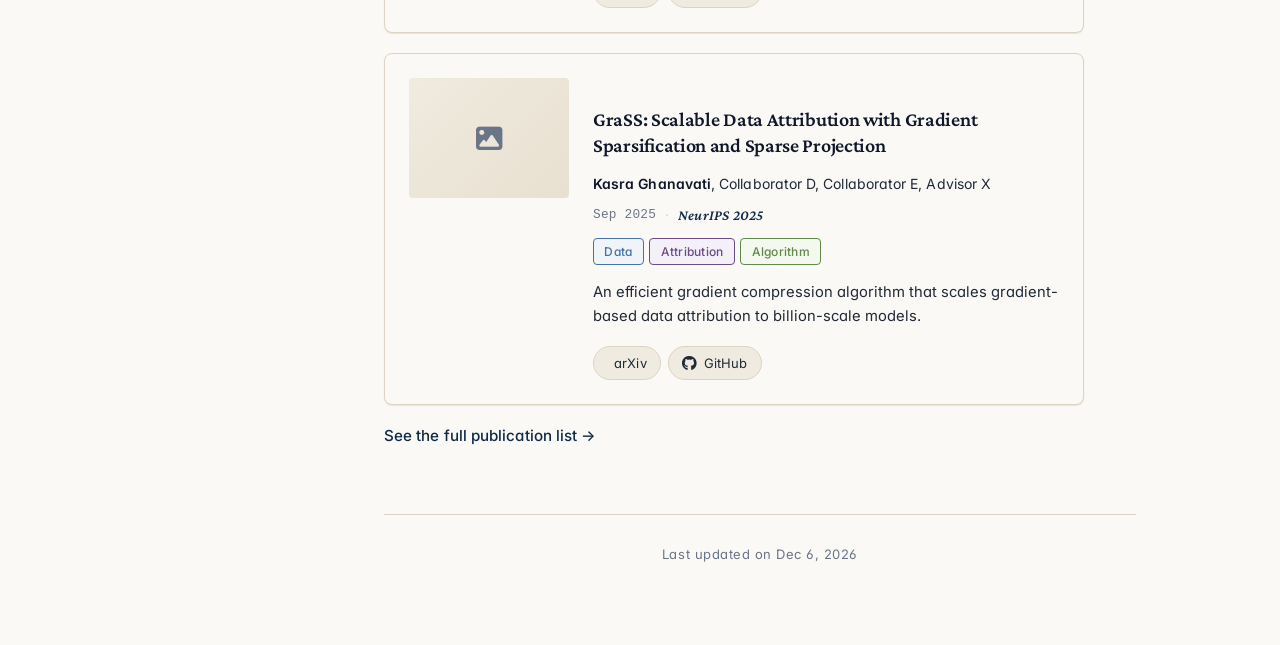
==== commit f19bbf41: "Add real bio: research areas, BSc Leeds + MSc Greenwich, London location; update OG image subtitle" ====
--- a/index.html
+++ b/index.html
@@ -4,17 +4,17 @@
   <meta charset="utf-8" />
   <meta name="viewport" content="width=device-width, initial-scale=1" />
   <title>Kasra Ghanavati</title>
-  <meta name="description" content="Personal academic site of Kasra Ghanavati, University of Greenwich." />
+  <meta name="description" content="Personal academic site of Kasra Ghanavati — graph theory, algorithms, and machine learning at the University of Greenwich." />
   <meta name="author" content="Kasra Ghanavati" />
 
   <meta property="og:type" content="website" />
   <meta property="og:title" content="Kasra Ghanavati" />
-  <meta property="og:description" content="Personal academic site of Kasra Ghanavati." />
+  <meta property="og:description" content="Graph theory, algorithms, and machine learning. University of Greenwich." />
   <meta property="og:url" content="https://evasion-oc.github.io/" />
   <meta property="og:image" content="https://evasion-oc.github.io/assets/img/og-image.svg" />
   <meta name="twitter:card" content="summary_large_image" />
   <meta name="twitter:title" content="Kasra Ghanavati" />
-  <meta name="twitter:description" content="Personal academic site of Kasra Ghanavati." />
+  <meta name="twitter:description" content="Graph theory, algorithms, and machine learning. University of Greenwich." />
   <meta name="twitter:image" content="https://evasion-oc.github.io/assets/img/og-image.svg" />
 
   <link rel="icon" type="image/svg+xml" href="assets/img/favicon.svg" />
@@ -35,7 +35,7 @@
         <h1 class="name">Kasra&nbsp;Ghanavati</h1>
         <p class="name-alt">کسری قنواتی</p>
         <p class="affiliation">University of Greenwich</p>
-        <p class="location"><i class="fas fa-map-marker-alt fa-fw"></i> San Francisco, CA</p>
+        <p class="location"><i class="fas fa-map-marker-alt fa-fw"></i> London, United Kingdom</p>
         <nav class="nav">
           <a href="index.html" class="nav-link" aria-current="page">About</a>
           <a href="experience.html" class="nav-link">Experience</a>
@@ -57,22 +57,26 @@
     <main class="main" id="main-content">
       <section class="prose">
         <p>
-          I work on [research area &mdash; replace this placeholder with a one-line
-          summary of your topic]. My interests sit at the intersection of theory
-          and practical engineering, with a preference for problems where a
-          careful experiment is worth a thousand opinions.
+          I work at the intersection of <strong>graph theory</strong>,
+          <strong>algorithms</strong>, and <strong>discrete mathematics</strong>,
+          with applied interests in <strong>machine learning</strong> and
+          <strong>recommendation systems</strong>. My broader interests sit
+          between theory and practical engineering &mdash; I'm drawn to
+          problems where a careful argument or experiment is worth a thousand
+          opinions.
         </p>
         <p>
-          Previously, I spent time at <a href="#">Org A</a> and <a href="#">Org B</a>.
-          I earned my degrees from <a href="#">University X</a> and
-          <a href="#">University Y</a>.
+          I earned my MSc in Computer Science from the
+          <strong>University of Greenwich</strong> and my BSc in Mathematics
+          from the <strong>University of Leeds</strong>.
         </p>
 
         <h2>Research interests</h2>
         <ul>
-          <li><strong>Topic 1</strong> &mdash; one-sentence description of the question and approach.</li>
-          <li><strong>Topic 2</strong> &mdash; second area of focus.</li>
-          <li><strong>Topic 3</strong> &mdash; third area.</li>
+          <li><strong>Graph theory</strong> &mdash; including structural graph theory and graph algorithms.</li>
+          <li><strong>Network science</strong> &mdash; modelling and analysing complex networks.</li>
+          <li><strong>Combinatorics, discrete mathematics &amp; algorithms</strong> &mdash; the foundations.</li>
+          <li><strong>Machine learning</strong> &mdash; deep learning and recommendation systems.</li>
         </ul>
 
         <h2>News</h2>
